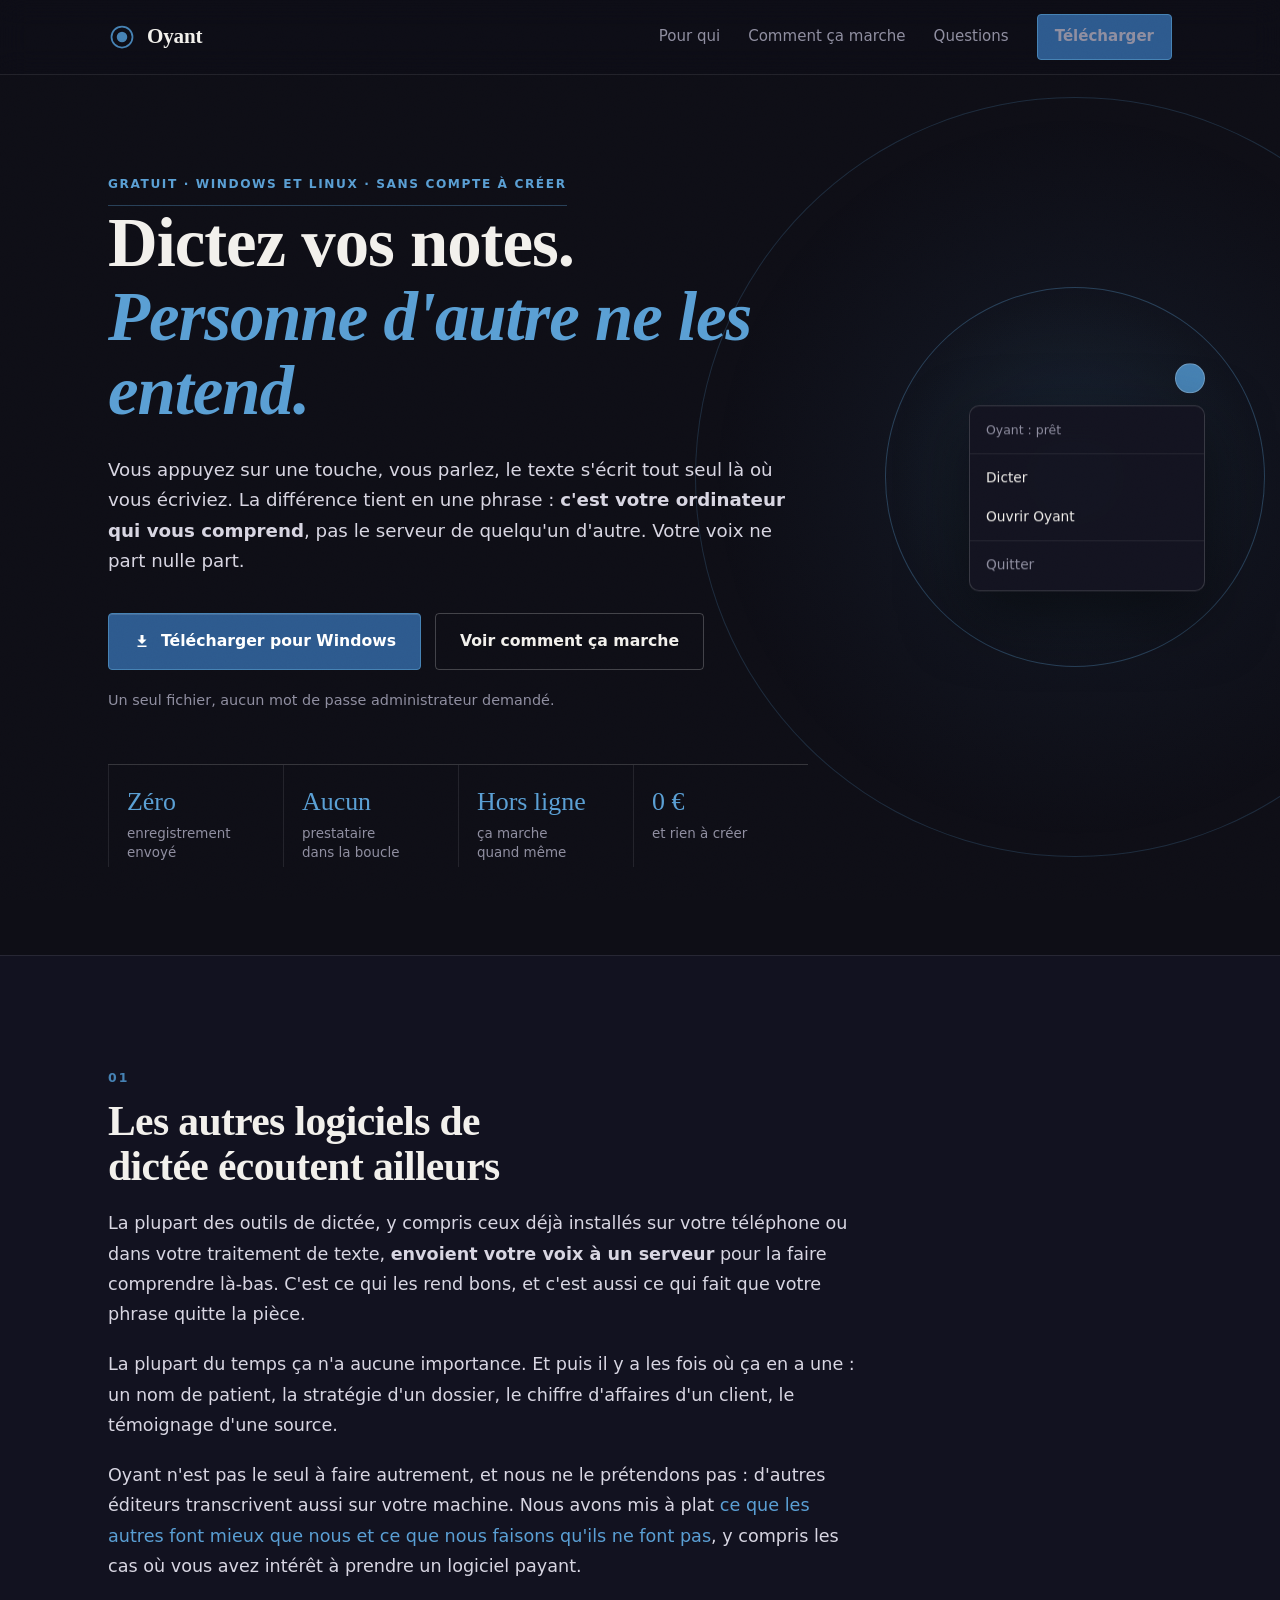
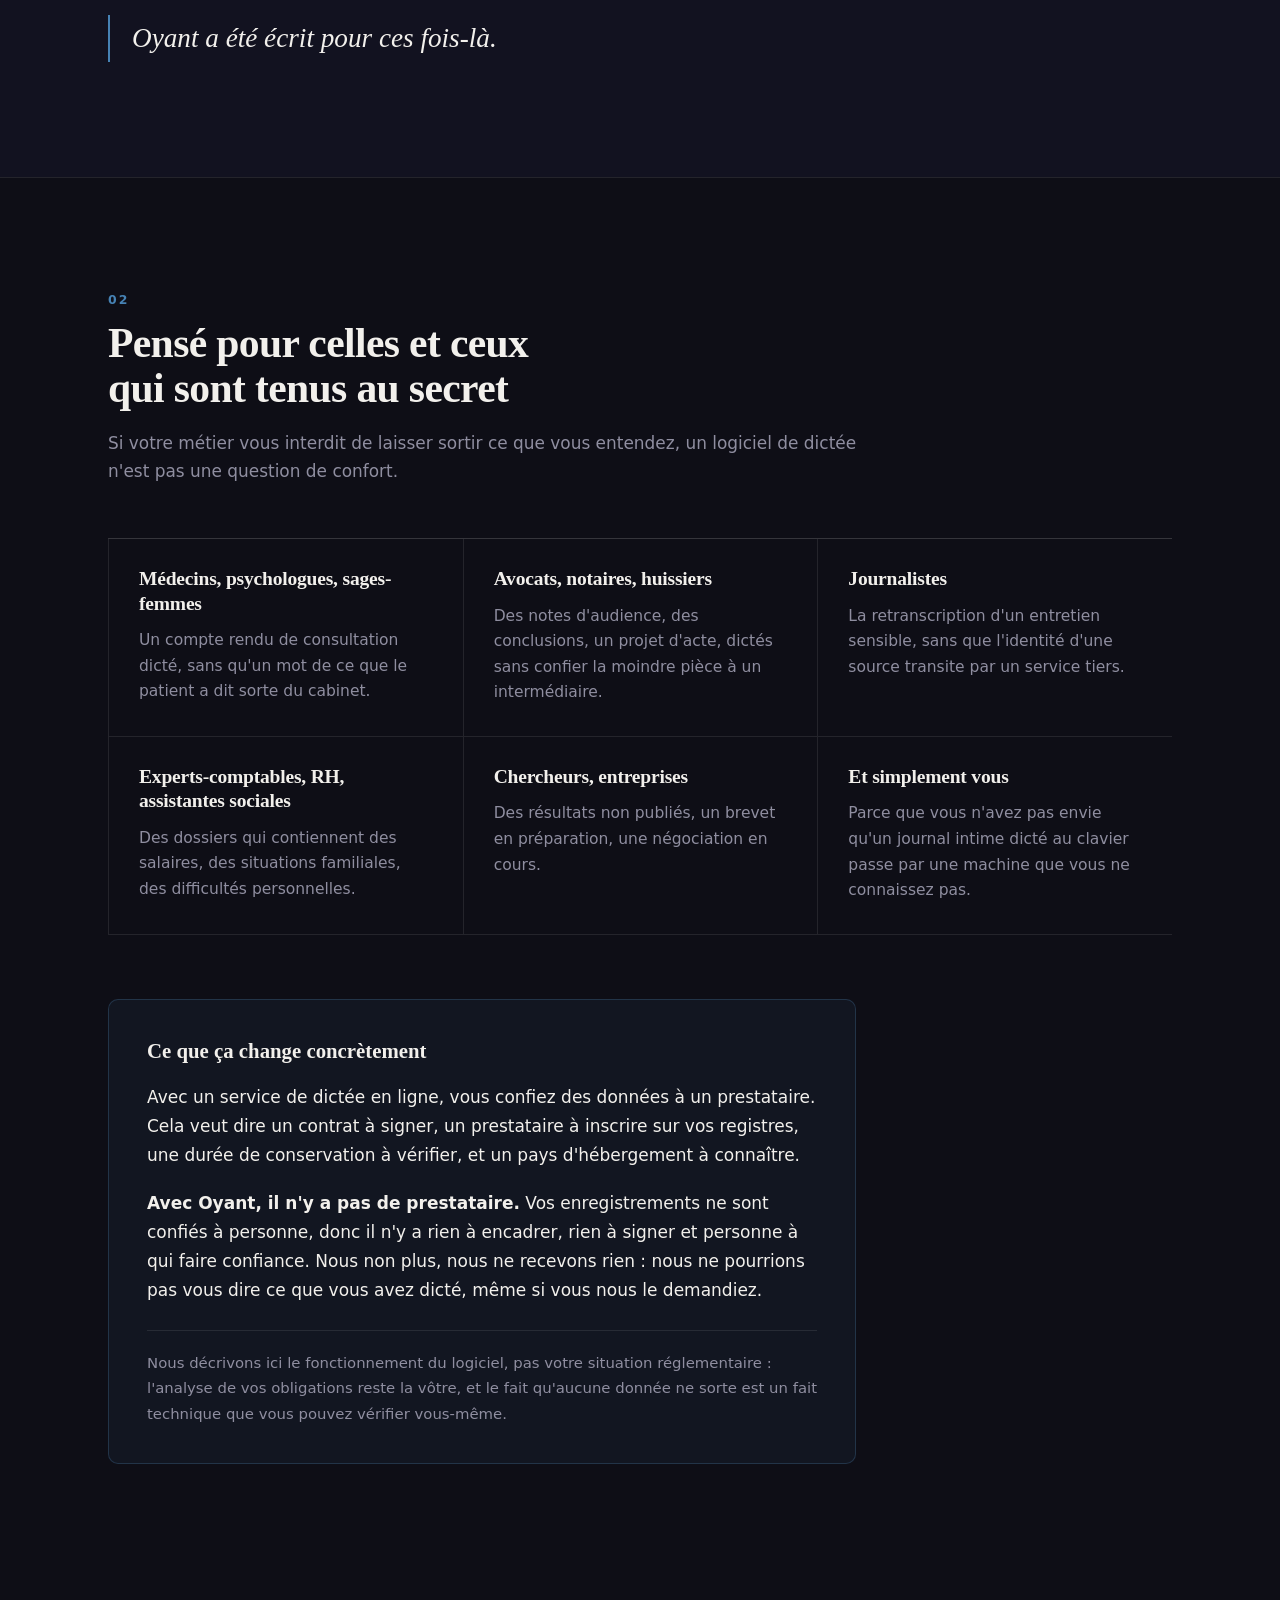
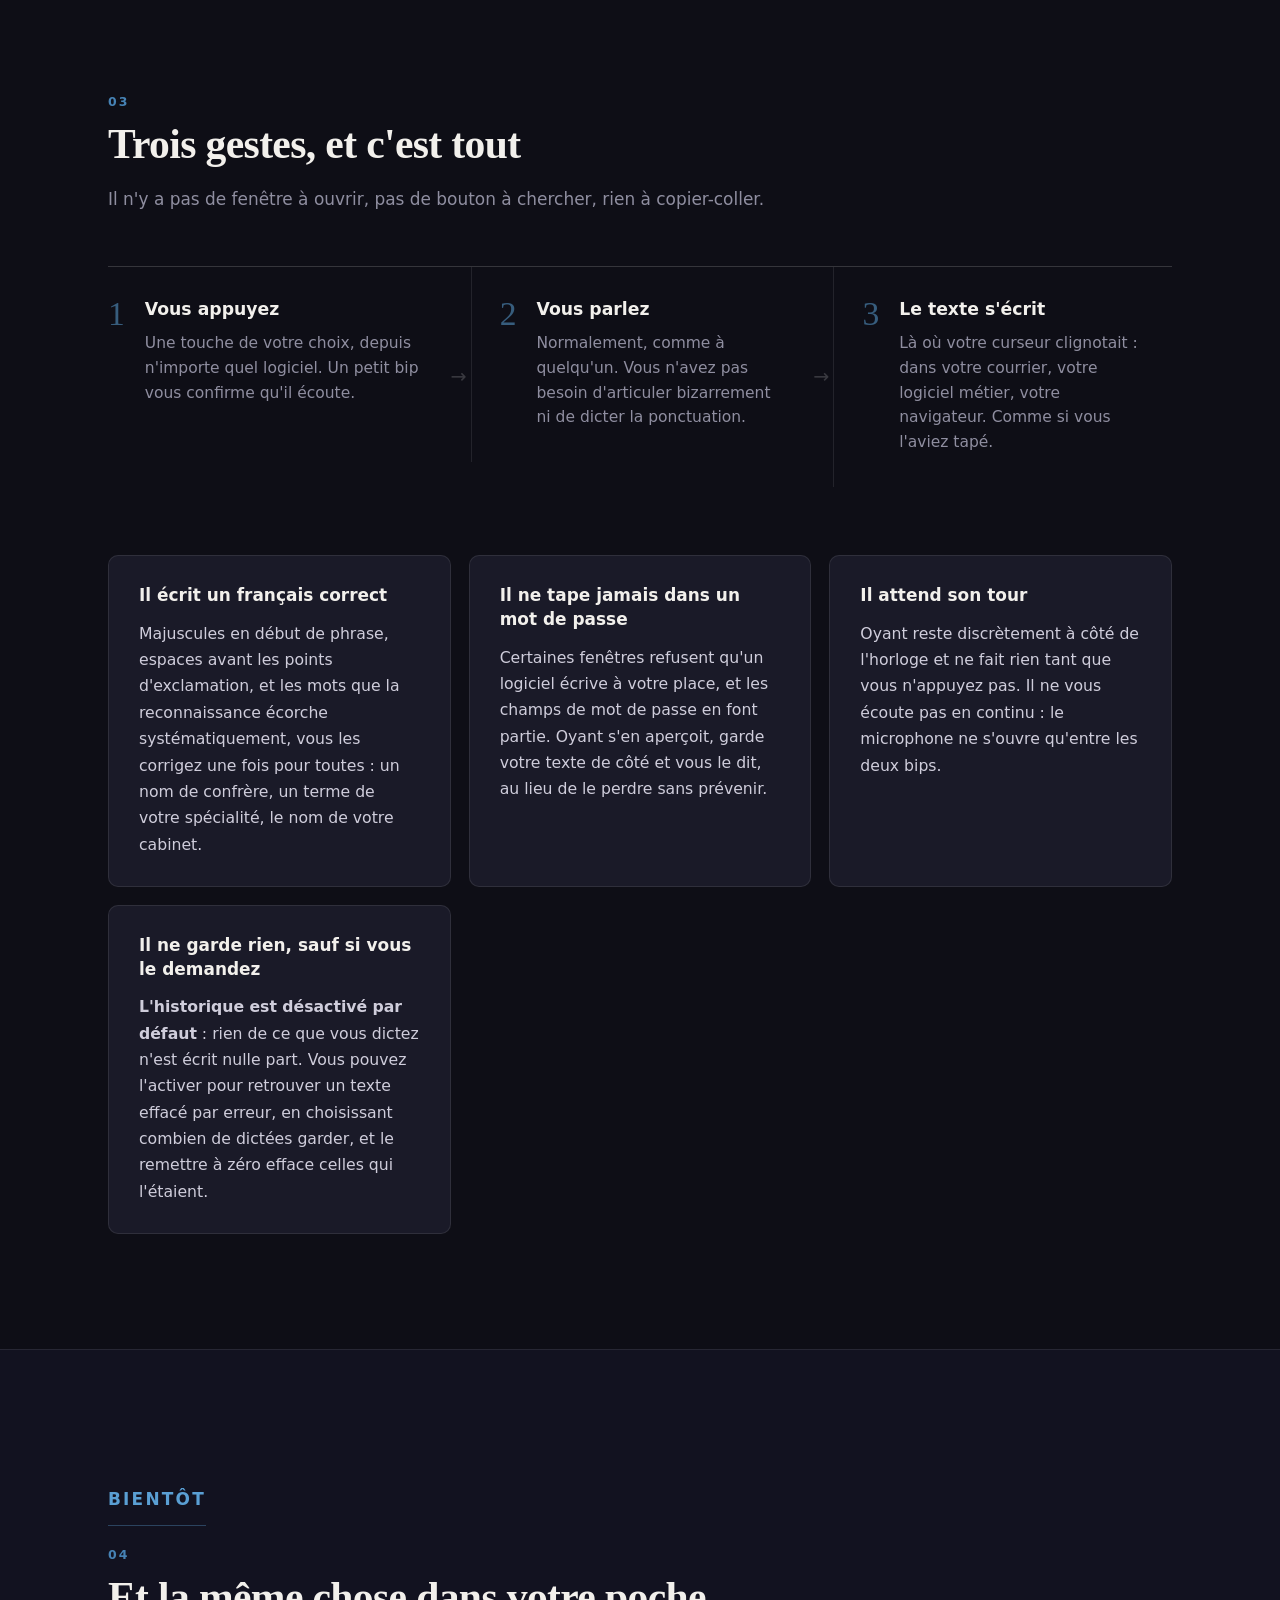
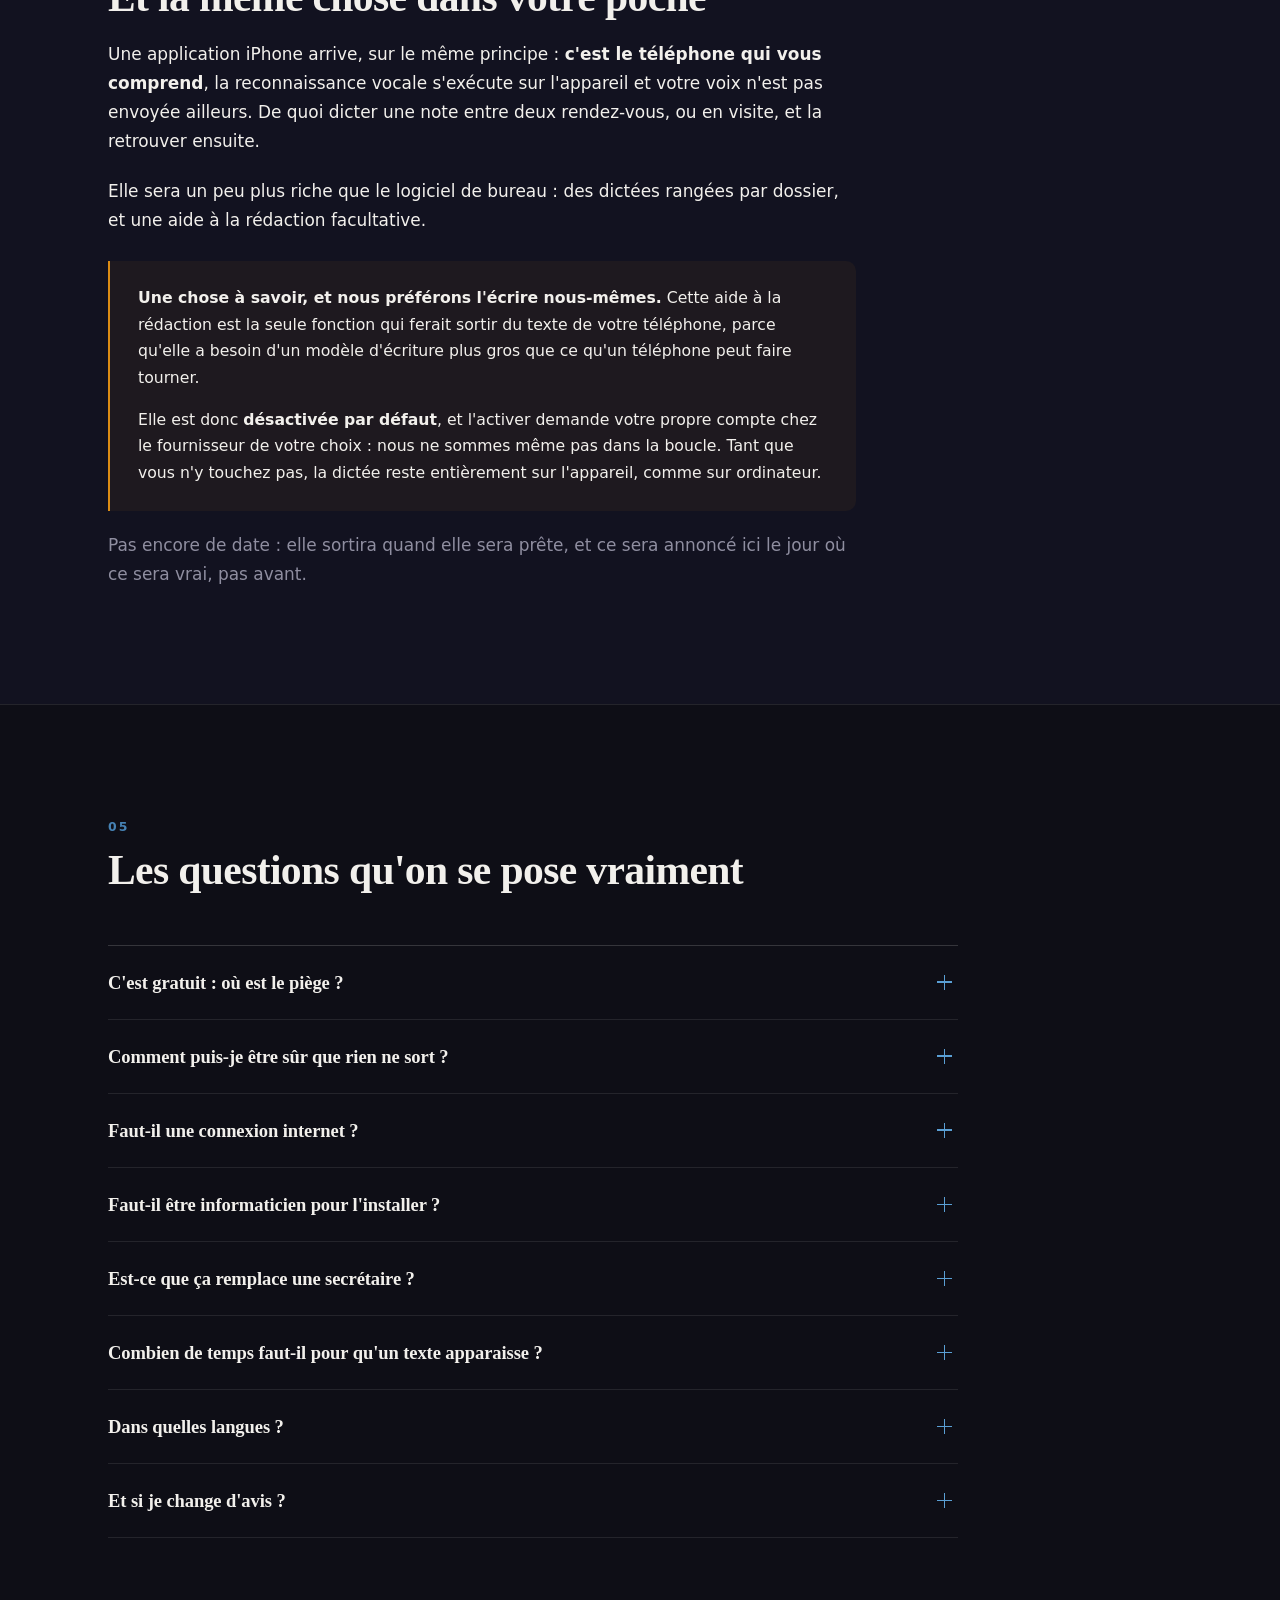
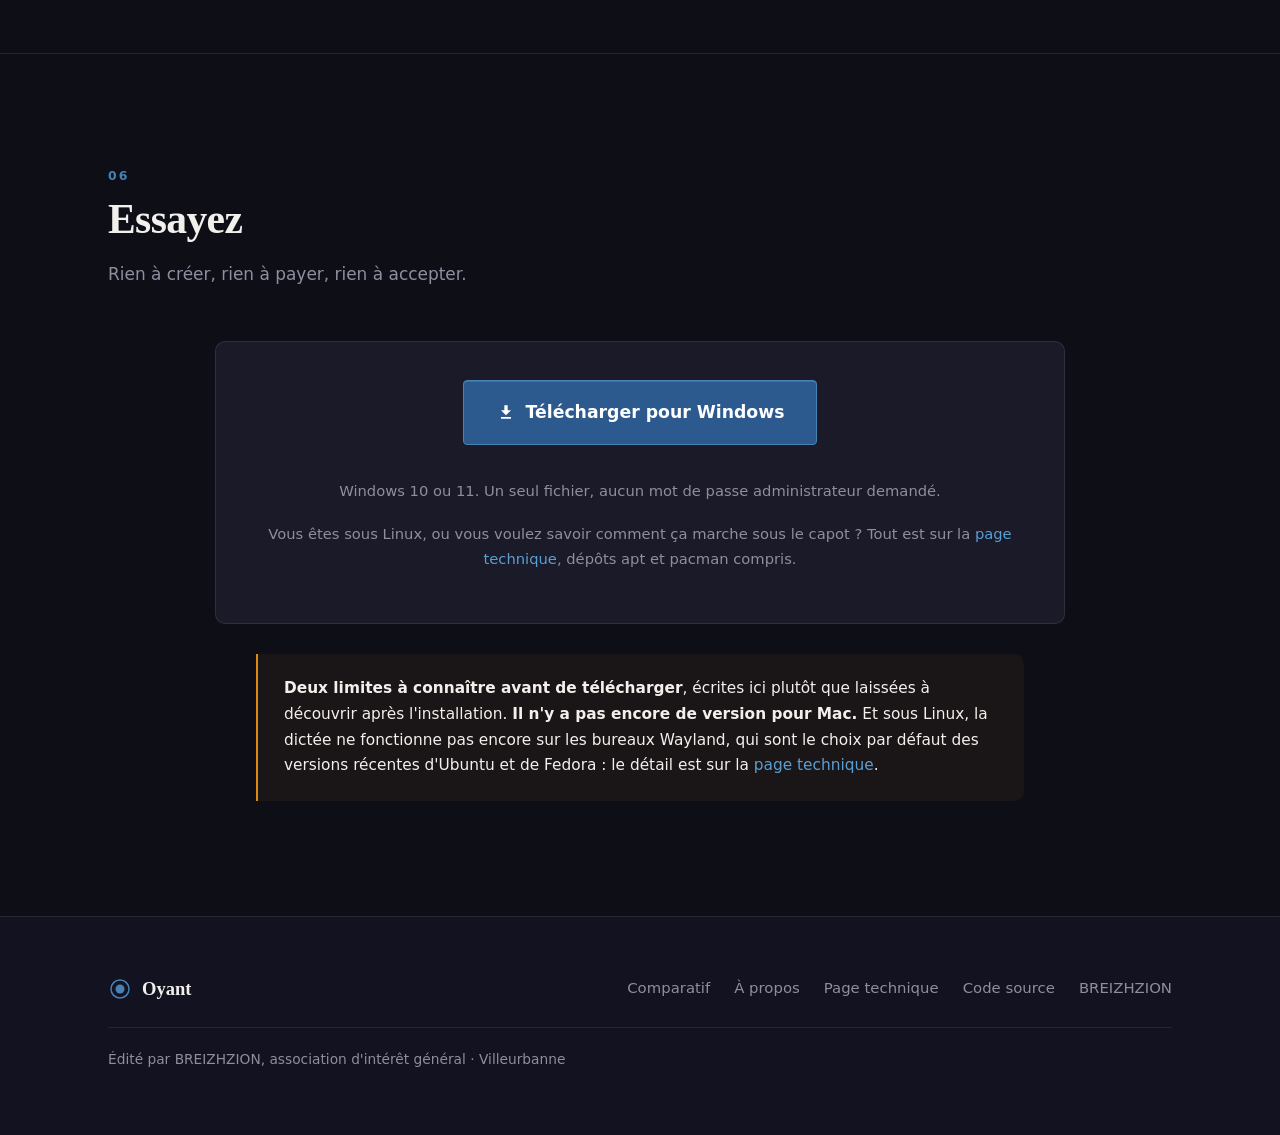
==== index.html @ 244a2116 "Comparatif : le tableau devient une fiche par logiciel sur telephone" ====
<!DOCTYPE html>
<html lang="fr">
<head>
  <meta charset="UTF-8">
  <meta name="viewport" content="width=device-width, initial-scale=1.0">
  <title>Oyant : dictez vos notes, personne d'autre ne les entend</title>
  <meta name="description" content="Logiciel de dictée vocale gratuit pour Windows et Linux. Votre voix est transcrite par votre propre ordinateur : aucun enregistrement n'est envoyé à qui que ce soit. Pensé pour celles et ceux qui sont tenus au secret.">
  <link rel="icon" href="favicon.svg" type="image/svg+xml">
  <link rel="canonical" href="https://oyant.breizhzion.com/">
  <meta property="og:type" content="website">
  <meta property="og:title" content="Oyant : dictez vos notes, personne d'autre ne les entend">
  <meta property="og:description" content="Votre voix est transcrite par votre propre ordinateur. Aucun enregistrement n'est envoyé à qui que ce soit. Gratuit, sans compte.">
  <meta property="og:url" content="https://oyant.breizhzion.com/">
  <link rel="stylesheet" href="style.css?v=0de9f079">
  <script type="application/ld+json">
  {
    "@context": "https://schema.org",
    "@graph": [
      {
        "@type": "Organization",
        "@id": "https://breizhzion.com/#organization",
        "name": "BREIZHZION",
        "url": "https://breizhzion.com",
        "logo": "https://breizhzion.com/favicon.svg",
        "sameAs": ["https://github.com/bzhzion"]
      },
      {
        "@type": "WebSite",
        "@id": "https://oyant.breizhzion.com/#site",
        "name": "Oyant",
        "url": "https://oyant.breizhzion.com/",
        "inLanguage": "fr-FR",
        "publisher": { "@id": "https://breizhzion.com/#organization" },
        "about": { "@id": "https://oyant.breizhzion.com/#app" }
      },
      {
        "@type": "SoftwareApplication",
        "@id": "https://oyant.breizhzion.com/#app",
        "name": "Oyant",
        "alternateName": "Oyant, dictée vocale locale",
        "description": "Logiciel de dictée vocale dont la reconnaissance vocale s'exécute sur l'ordinateur de l'utilisateur : aucun enregistrement n'est transmis à un tiers.",
        "applicationCategory": "UtilitiesApplication",
        "applicationSubCategory": "Dictée vocale et reconnaissance de la parole",
        "operatingSystem": "Windows 10, Windows 11, Linux",
        "inLanguage": ["fr-FR", "en"],
        "downloadUrl": "https://dl.breizhzion.com/oyant-desktop/Oyant-Setup-x64.exe",
        "installUrl": "https://oyant.breizhzion.com/#telecharger",
        "isAccessibleForFree": true,
        "offers": { "@type": "Offer", "price": "0", "priceCurrency": "EUR" },
        "publisher": { "@id": "https://breizhzion.com/#organization" },
        "sameAs": ["https://github.com/bzhzion/oyant-desktop"],
        "featureList": [
          "Reconnaissance vocale exécutée localement, sans transmission des enregistrements",
          "Fonctionne sans connexion internet",
          "Dictée déclenchée par un raccourci clavier global",
          "Saisie du texte dans l'application au premier plan",
          "Repli sur le presse-papiers quand la fenêtre cible refuse la saisie simulée",
          "Mise en forme du français et substitutions définies par l'utilisateur",
          "Historique local, dont la taille est réglable et peut être nulle"
        ],
        "softwareRequirements": "Windows 10 ou 11 en 64 bits, ou une distribution Linux avec une session X11",
        "permissions": "Accès au microphone. Aucun accès réseau nécessaire pour transcrire."
      },
      {
        "@type": "FAQPage",
        "@id": "https://oyant.breizhzion.com/#faq",
        "mainEntity": [
          {
            "@type": "Question",
            "name": "C'est gratuit : où est le piège ?",
            "acceptedAnswer": { "@type": "Answer", "text": "Oyant est édité par une association d'intérêt général. Le logiciel ne collecte rien, ne revend rien et n'a pas de version payante : il n'y a pas de modèle économique adossé à vos données, parce qu'elles ne nous parviennent jamais." }
          },
          {
            "@type": "Question",
            "name": "Faut-il une connexion internet ?",
            "acceptedAnswer": { "@type": "Answer", "text": "Non. Une connexion est nécessaire une seule fois, pour télécharger le logiciel et sa reconnaissance vocale. Ensuite Oyant fonctionne hors ligne, et vous pouvez le vérifier en débranchant le réseau." }
          },
          {
            "@type": "Question",
            "name": "Quelqu'un peut-il relire mes dictées ?",
            "acceptedAnswer": { "@type": "Answer", "text": "Par défaut, personne, parce qu’Oyant n'en garde aucune : l'historique est désactivé tant que vous ne l'activez pas. Si vous l'activez, les dernières dictées sont écrites dans un fichier sur votre disque et nulle part ailleurs, vous choisissez combien, et remettre le réglage à zéro efface ce qui avait été gardé." }
          },
          {
            "@type": "Question",
            "name": "Faut-il être informaticien pour l'installer ?",
            "acceptedAnswer": { "@type": "Answer", "text": "Sous Windows, non : un fichier à télécharger et à ouvrir, sans mot de passe administrateur. Tout ce qui est nécessaire pour transcrire est déjà dedans." }
          }
        ]
      }
    ]
  }
  </script>
  <link rel="preload" href="polices/Fraunces-Variable.woff2" as="font" type="font/woff2" crossorigin>
  <link rel="preload" href="polices/IBMPlexSans-Variable.woff2" as="font" type="font/woff2" crossorigin>
  <meta property="og:image" content="https://oyant.breizhzion.com/partage.png">
  <meta property="og:image:width" content="1200">
  <meta property="og:image:height" content="630">
  <meta property="og:image:alt" content="Oyant : dictez vos notes, personne d'autre ne les entend.">
  <meta property="og:locale" content="fr_FR">
  <meta property="og:site_name" content="Oyant">
  <meta name="twitter:card" content="summary_large_image">
</head>
<body>

  <nav>
    <div class="nav-inner">
      <a href="/" class="logo">
        <svg width="28" height="28" viewBox="0 0 32 32" aria-hidden="true"><circle cx="16" cy="16" r="12" fill="none" stroke="#4682b4" stroke-width="2"/><circle cx="16" cy="16" r="6" fill="#4682b4"/></svg>
        Oyant
      </a>
      <div class="nav-links">
        <a href="#pour-qui">Pour qui</a>
        <a href="#comment">Comment ça marche</a>
        <a href="#questions">Questions</a>
        <a href="#telecharger" class="btn-nav btn-nav-plein">Télécharger</a>
      </div>
    </div>
  </nav>

  <section class="hero">
    <!-- L'anneau de la marque, agrandi derriere le titre. Purement decoratif, et
         dessine entierement en CSS : la ou les halos flous d'avant DIFFUSAIENT,
         un cercle ENFERME, ce qui est exactement le propos du produit. -->
    <div class="hero-bg" aria-hidden="true"></div>
    <div class="hero-inner">
      <p class="badge">Gratuit · Windows et Linux · sans compte à créer</p>
      <h1>Dictez vos notes.<br><span class="gradient">Personne d'autre ne les entend.</span></h1>
      <p class="hero-sub">Vous appuyez sur une touche, vous parlez, le texte s'écrit tout seul là où vous écriviez. La différence tient en une phrase : <strong>c'est votre ordinateur qui vous comprend</strong>, pas le serveur de quelqu'un d'autre. Votre voix ne part nulle part.</p>
      <div class="hero-actions">
        <a href="https://dl.breizhzion.com/oyant-desktop/Oyant-Setup-x64.exe" class="btn-primary" id="telechargement">
          <svg width="18" height="18" viewBox="0 0 24 24" fill="currentColor" aria-hidden="true"><path d="M12 16l-6-6h4V4h4v6h4l-6 6zm6 4H6v-2h12v2z"/></svg>
          <span id="telechargement-libelle">Télécharger pour Windows</span>
        </a>
        <a href="#comment" class="btn-secondary">Voir comment ça marche</a>
      </div>
      <p class="hero-note" id="version-note">Un seul fichier, aucun mot de passe administrateur demandé.</p>
      <div class="hero-stats">
        <div class="stat"><span class="stat-n">Zéro</span><span class="stat-l">enregistrement envoyé</span></div>
        <div class="stat"><span class="stat-n">Aucun</span><span class="stat-l">prestataire dans la boucle</span></div>
        <div class="stat"><span class="stat-n">Hors ligne</span><span class="stat-l">ça marche quand même</span></div>
        <div class="stat"><span class="stat-n">0 €</span><span class="stat-l">et rien à créer</span></div>
      </div>
    </div>
    <div class="tray-preview" aria-hidden="true">
      <div class="tray-icon idle"></div>
      <div class="tray-menu">
        <div class="tray-item tray-etat">Oyant : prêt</div>
        <div class="tray-sep"></div>
        <div class="tray-item">Dicter</div>
        <div class="tray-item">Ouvrir Oyant</div>
        <div class="tray-sep"></div>
        <div class="tray-item muted">Quitter</div>
      </div>
    </div>
  </section>

  <!-- ── Le problème, nommé avant la solution ──────────────────────────────── -->
  <section class="probleme">
    <div class="container">
      <div class="probleme-inner">
        <h2>Les autres logiciels de dictée écoutent ailleurs</h2>
        <p>La plupart des outils de dictée, y compris ceux déjà installés sur votre téléphone ou dans votre traitement de texte, <strong>envoient votre voix à un serveur</strong> pour la faire comprendre là-bas. C'est ce qui les rend bons, et c'est aussi ce qui fait que votre phrase quitte la pièce.</p>
        <p>La plupart du temps ça n'a aucune importance. Et puis il y a les fois où ça en a une : un nom de patient, la stratégie d'un dossier, le chiffre d'affaires d'un client, le témoignage d'une source.</p>
        <p>Oyant n'est pas le seul à faire autrement, et nous ne le prétendons pas : d'autres éditeurs transcrivent aussi sur votre machine. Nous avons mis à plat <a href="/comparatif">ce que les autres font mieux que nous et ce que nous faisons qu'ils ne font pas</a>, y compris les cas où vous avez intérêt à prendre un logiciel payant.</p>
        <p class="probleme-chute">Oyant a été écrit pour ces fois-là.</p>
      </div>
    </div>
  </section>

  <!-- ── À qui ça parle ────────────────────────────────────────────────────── -->
  <section class="features" id="pour-qui">
    <div class="container">
      <div class="section-header">
        <h2>Pensé pour celles et ceux qui sont tenus au secret</h2>
        <p>Si votre métier vous interdit de laisser sortir ce que vous entendez, un logiciel de dictée n'est pas une question de confort.</p>
      </div>
      <div class="metiers">
        <div class="metier">
          <h3>Médecins, psychologues, sages-femmes</h3>
          <p>Un compte rendu de consultation dicté, sans qu'un mot de ce que le patient a dit sorte du cabinet.</p>
        </div>
        <div class="metier">
          <h3>Avocats, notaires, huissiers</h3>
          <p>Des notes d'audience, des conclusions, un projet d'acte, dictés sans confier la moindre pièce à un intermédiaire.</p>
        </div>
        <div class="metier">
          <h3>Journalistes</h3>
          <p>La retranscription d'un entretien sensible, sans que l'identité d'une source transite par un service tiers.</p>
        </div>
        <div class="metier">
          <h3>Experts-comptables, RH, assistantes sociales</h3>
          <p>Des dossiers qui contiennent des salaires, des situations familiales, des difficultés personnelles.</p>
        </div>
        <div class="metier">
          <h3>Chercheurs, entreprises</h3>
          <p>Des résultats non publiés, un brevet en préparation, une négociation en cours.</p>
        </div>
        <div class="metier">
          <h3>Et simplement vous</h3>
          <p>Parce que vous n'avez pas envie qu'un journal intime dicté au clavier passe par une machine que vous ne connaissez pas.</p>
        </div>
      </div>

      <div class="encart">
        <h3>Ce que ça change concrètement</h3>
        <p>Avec un service de dictée en ligne, vous confiez des données à un prestataire. Cela veut dire un contrat à signer, un prestataire à inscrire sur vos registres, une durée de conservation à vérifier, et un pays d'hébergement à connaître.</p>
        <p><strong>Avec Oyant, il n'y a pas de prestataire.</strong> Vos enregistrements ne sont confiés à personne, donc il n'y a rien à encadrer, rien à signer et personne à qui faire confiance. Nous non plus, nous ne recevons rien : nous ne pourrions pas vous dire ce que vous avez dicté, même si vous nous le demandiez.</p>
        <p class="encart-note">Nous décrivons ici le fonctionnement du logiciel, pas votre situation réglementaire : l'analyse de vos obligations reste la vôtre, et le fait qu'aucune donnée ne sorte est un fait technique que vous pouvez vérifier vous-même.</p>
      </div>
    </div>
  </section>

  <!-- ── Comment ça marche ─────────────────────────────────────────────────── -->
  <section class="how" id="comment">
    <div class="container">
      <div class="section-header">
        <h2>Trois gestes, et c'est tout</h2>
        <p>Il n'y a pas de fenêtre à ouvrir, pas de bouton à chercher, rien à copier-coller.</p>
      </div>
      <div class="steps">
        <div class="step">
          <div class="step-num">1</div>
          <div class="step-content">
            <h3>Vous appuyez</h3>
            <p>Une touche de votre choix, depuis n'importe quel logiciel. Un petit bip vous confirme qu'il écoute.</p>
          </div>
        </div>
        <div class="step-arrow" aria-hidden="true">→</div>
        <div class="step">
          <div class="step-num">2</div>
          <div class="step-content">
            <h3>Vous parlez</h3>
            <p>Normalement, comme à quelqu'un. Vous n'avez pas besoin d'articuler bizarrement ni de dicter la ponctuation.</p>
          </div>
        </div>
        <div class="step-arrow" aria-hidden="true">→</div>
        <div class="step">
          <div class="step-num">3</div>
          <div class="step-content">
            <h3>Le texte s'écrit</h3>
            <p>Là où votre curseur clignotait : dans votre courrier, votre logiciel métier, votre navigateur. Comme si vous l'aviez tapé.</p>
          </div>
        </div>
      </div>

      <div class="deux-colonnes">
        <div class="carte-simple">
          <h3>Il écrit un français correct</h3>
          <p>Majuscules en début de phrase, espaces avant les points d'exclamation, et les mots que la reconnaissance écorche systématiquement, vous les corrigez une fois pour toutes : un nom de confrère, un terme de votre spécialité, le nom de votre cabinet.</p>
        </div>
        <div class="carte-simple">
          <h3>Il ne tape jamais dans un mot de passe</h3>
          <p>Certaines fenêtres refusent qu'un logiciel écrive à votre place, et les champs de mot de passe en font partie. Oyant s'en aperçoit, garde votre texte de côté et vous le dit, au lieu de le perdre sans prévenir.</p>
        </div>
        <div class="carte-simple">
          <h3>Il attend son tour</h3>
          <p>Oyant reste discrètement à côté de l'horloge et ne fait rien tant que vous n'appuyez pas. Il ne vous écoute pas en continu : le microphone ne s'ouvre qu'entre les deux bips.</p>
        </div>
        <div class="carte-simple">
          <h3>Il ne garde rien, sauf si vous le demandez</h3>
          <p><strong>L'historique est désactivé par défaut</strong> : rien de ce que vous dictez n'est écrit nulle part. Vous pouvez l'activer pour retrouver un texte effacé par erreur, en choisissant combien de dictées garder, et le remettre à zéro efface celles qui l'étaient.</p>
        </div>
      </div>
    </div>
  </section>

  <!-- ── Mobile ────────────────────────────────────────────────────────────── -->
  <section class="mobile">
    <div class="container">
      <div class="mobile-inner">
        <p class="badge">Bientôt</p>
        <h2>Et la même chose dans votre poche</h2>
        <p>Une application iPhone arrive, sur le même principe : <strong>c'est le téléphone qui vous comprend</strong>, la reconnaissance vocale s'exécute sur l'appareil et votre voix n'est pas envoyée ailleurs. De quoi dicter une note entre deux rendez-vous, ou en visite, et la retrouver ensuite.</p>
        <p>Elle sera un peu plus riche que le logiciel de bureau : des dictées rangées par dossier, et une aide à la rédaction facultative.</p>
        <div class="encart-attention">
          <p><strong>Une chose à savoir, et nous préférons l'écrire nous-mêmes.</strong> Cette aide à la rédaction est la seule fonction qui ferait sortir du texte de votre téléphone, parce qu'elle a besoin d'un modèle d'écriture plus gros que ce qu'un téléphone peut faire tourner.</p>
          <p>Elle est donc <strong>désactivée par défaut</strong>, et l'activer demande votre propre compte chez le fournisseur de votre choix : nous ne sommes même pas dans la boucle. Tant que vous n'y touchez pas, la dictée reste entièrement sur l'appareil, comme sur ordinateur.</p>
        </div>
        <p class="mobile-note">Pas encore de date : elle sortira quand elle sera prête, et ce sera annoncé ici le jour où ce sera vrai, pas avant.</p>
      </div>
    </div>
  </section>

  <!-- ── Questions ─────────────────────────────────────────────────────────── -->
  <section class="questions" id="questions">
    <div class="container">
      <div class="section-header">
        <h2>Les questions qu'on se pose vraiment</h2>
      </div>
      <div class="faq">
        <details>
          <summary>C'est gratuit : où est le piège ?</summary>
          <p>Il n'y en a pas, et ce n'est pas de la générosité : Oyant est édité par une association d'intérêt général, pas par une entreprise qui doit rentabiliser un serveur. Il n'y a pas de version payante, pas de publicité, pas de revente de données. Surtout, il ne <em>peut</em> pas y en avoir : vos enregistrements ne nous parviennent jamais, donc il n'y a rien à revendre.</p>
        </details>
        <details>
          <summary>Comment puis-je être sûr que rien ne sort ?</summary>
          <p>De la façon la plus simple du monde : coupez le wifi, et dictez. Ça marche. Un logiciel qui envoie votre voix quelque part ne peut pas fonctionner sans réseau.</p>
          <p>Si vous voulez aller plus loin, le code d’Oyant est public : n'importe quel informaticien de votre entourage peut le lire et vous le confirmer, sans nous demander la permission.</p>
        </details>
        <details>
          <summary>Faut-il une connexion internet ?</summary>
          <p>Une fois, au début, pour télécharger le logiciel et la reconnaissance vocale qu'il utilise. Ensuite, plus jamais. Un train, un sous-sol, un cabinet sans wifi : ça change rien.</p>
        </details>
        <details>
          <summary>Faut-il être informaticien pour l'installer ?</summary>
          <p>Sous Windows, non. Vous téléchargez un fichier, vous l'ouvrez, et c'est fini. Il ne vous demande pas de mot de passe administrateur, donc vous n'avez pas besoin d'appeler votre prestataire informatique pour l'autoriser.</p>
          <p>Au premier démarrage, il vous propose de télécharger la reconnaissance vocale et vous laisse choisir entre « plus rapide » et « plus précise ». Si vous n'avez pas d'avis, gardez ce qui est proposé.</p>
        </details>
        <details>
          <summary>Est-ce que ça remplace une secrétaire ?</summary>
          <p>Non, et il faut être honnête là-dessus. Oyant écrit ce que vous dites. Il ne reformule pas, ne corrige pas le fond, ne met pas en page et ne relit rien. C'est un clavier que vous actionnez avec la voix, pas un rédacteur.</p>
        </details>
        <details>
          <summary>Combien de temps faut-il pour qu'un texte apparaisse ?</summary>
          <p>Quelques secondes après que vous avez relâché la touche. Sur un ordinateur récent, comptez environ sept secondes pour une demi-minute de parole, moins si votre ordinateur a une carte graphique. Ce n'est pas instantané : le calcul se fait chez vous, et c'est précisément pour ça que rien ne sort.</p>
        </details>
        <details>
          <summary>Dans quelles langues ?</summary>
          <p>Français et anglais, ou bien vous laissez Oyant reconnaître tout seul laquelle vous parlez. D'autres langues viendront.</p>
        </details>
        <details>
          <summary>Et si je change d'avis ?</summary>
          <p>Vous désinstallez, comme n'importe quel logiciel. Il n'y a pas de compte à supprimer, pas d'abonnement à résilier et pas de données à réclamer : il n'y en a jamais eu ailleurs que chez vous.</p>
        </details>
      </div>
    </div>
  </section>

  <!-- ── Télécharger ───────────────────────────────────────────────────────── -->
  <section class="install" id="telecharger">
    <div class="container">
      <div class="section-header">
        <h2>Essayez</h2>
        <p>Rien à créer, rien à payer, rien à accepter.</p>
      </div>
      <div class="volet volet-centre">
        <a href="https://dl.breizhzion.com/oyant-desktop/Oyant-Setup-x64.exe" class="btn-primary btn-gros" id="telechargement-2">
          <svg width="20" height="20" viewBox="0 0 24 24" fill="currentColor" aria-hidden="true"><path d="M12 16l-6-6h4V4h4v6h4l-6 6zm6 4H6v-2h12v2z"/></svg>
          Télécharger pour Windows
        </a>
        <p class="volet-note">Windows 10 ou 11. Un seul fichier, aucun mot de passe administrateur demandé.</p>
        <p class="volet-note">Vous êtes sous Linux, ou vous voulez savoir comment ça marche sous le capot ? Tout est sur la <a href="/details-techniques">page technique</a>, dépôts apt et pacman compris.</p>
      </div>

      <p class="install-avertissement"><strong>Deux limites à connaître avant de télécharger</strong>, écrites ici plutôt que laissées à découvrir après l'installation. <strong>Il n'y a pas encore de version pour Mac.</strong> Et sous Linux, la dictée ne fonctionne pas encore sur les bureaux Wayland, qui sont le choix par défaut des versions récentes d'Ubuntu et de Fedora : le détail est sur la <a href="/details-techniques">page technique</a>.</p>
    </div>
  </section>

  <footer>
    <div class="container">
      <div class="footer-inner">
        <div class="footer-brand">
          <svg width="24" height="24" viewBox="0 0 32 32" aria-hidden="true"><circle cx="16" cy="16" r="12" fill="none" stroke="#4682b4" stroke-width="2"/><circle cx="16" cy="16" r="6" fill="#4682b4"/></svg>
          <span>Oyant</span>
        </div>
        <div class="footer-links">
          <a href="/comparatif">Comparatif</a>
          <a href="/a-propos">À propos</a>
          <a href="/details-techniques">Page technique</a>
          <a href="https://github.com/bzhzion/oyant-desktop" rel="noopener">Code source</a>
          <a href="https://breizhzion.com" rel="noopener">BREIZHZION</a>
        </div>
        <div class="footer-note">Édité par BREIZHZION, association d'intérêt général · Villeurbanne</div>
      </div>
    </div>
  </footer>

  <script>
    // ⚠️ La version affichee est LUE dans le manifeste de publication, jamais ecrite en dur, et
    // les liens visent le nom FIXE que la chaine de publication ecrase a chaque sortie. C'est la
    // lecon d'un autre site du parc, qui a servi une version vieille de six sorties en repondant
    // 200 a chaque fois : un lien perime ne casse rien de visible, donc rien ne le signale.
    fetch('https://dl.breizhzion.com/oyant-desktop/latest.json')
      .then(r => r.ok ? r.json() : Promise.reject())
      .then(données => {
        if (!données.version) return;
        const note = document.getElementById('version-note');
        if (note) note.textContent = `Version ${données.version}. Un seul fichier, aucun mot de passe administrateur demandé.`;
      })
      .catch(() => {}); // Hors ligne : le bouton marche quand meme, on n'affiche simplement pas de numero.

    const observateur = new IntersectionObserver(entrees => {
      entrees.forEach(e => { if (e.isIntersecting) e.target.classList.add('visible'); });
    }, { threshold: 0.1 });
    document.querySelectorAll('.metier, .step, .carte-simple').forEach(el => observateur.observe(el));
  </script>
</body>
</html>
---- style.css ----
/* ═══════════════════════════════════════════════════════════════════════════════
   Oyant : feuille de style du site
   ═══════════════════════════════════════════════════════════════════════════════

   DIRECTION : le memo, pas la page d'atterrissage.

   Le public de ce site est tenu au secret professionnel et doit decider en trente
   secondes s'il nous fait confiance. Or l'ancienne version de cette feuille jouait
   contre ce message : halos flous en degrade, sections centrees, cartes arrondies
   partout. C'est le vocabulaire visuel d'une jeune pousse qui leve des fonds, et
   c'est precisement ce dont un avocat ou un medecin a appris a se mefier.

   On prend donc le registre de ce que ces metiers lisent tous les jours : un
   document compose. Filets d'un pixel comme seule structure, sections numerotees
   comme des articles, alignement a gauche, serif editorial reserve aux grandes
   declarations.

   Et un motif graphique qui DIT la promesse au lieu de la contredire : la ou un
   halo diffuse, l'anneau enferme. Le logo est deja deux cercles concentriques ;
   agrandi derriere le titre, il devient une frontiere.

   POLICES : celles de l'application, pas celles du site. Detail et motif juste
   en dessous. Auto-hebergees, la CSP etant `default-src 'self'` et ne devant pas
   etre assouplie ; licences OFL dans `polices/`.

   ⚠️ Fraunces ne sert qu'aux titres et aux chiffres, IBM Plex Sans porte tout le
   reste : le serif garde sa force parce qu'il est rare.
   ═══════════════════════════════════════════════════════════════════════════════ */

/* ⛔ **Les memes dessins que l'application, et ce n'est pas negociable.** Le site avait d'abord
   recu deux familles choisies pour lui seul, alors que `oyant-desktop` embarque deja Fraunces,
   IBM Plex Sans et IBM Plex Mono. Une marque qui change de typographie entre sa page et son
   logiciel se contredit a l'endroit ou elle demande qu'on lui fasse confiance.
   Les fichiers sont pris tels quels dans `painteau/cdn`, que le commentaire de
   `src/styles/fontes.css` de l'application designe comme la source commune, et les empreintes
   ont ete comparees : ce sont octet pour octet les memes. Licences OFL dans `polices/`.

   ⚠️ Un seul ecart avec l'application, delibere : `font-display: swap` ici, `block` la-bas. Une
   fenetre d'application est convoquee pour quelques secondes et un echange de fonte en cours de
   lecture y gene plus qu'un chargement local ; une page web lue a distance doit au contraire
   s'afficher avant que la fonte arrive. */
@font-face {
  font-family: 'Fraunces';
  src: url('polices/Fraunces-Variable.woff2') format('woff2-variations');
  font-weight: 100 900; font-style: normal; font-display: swap;
}
@font-face {
  font-family: 'IBM Plex Sans';
  src: url('polices/IBMPlexSans-Variable.woff2') format('woff2-variations');
  font-weight: 100 700; font-style: normal; font-display: swap;
}
@font-face {
  font-family: 'IBM Plex Mono';
  src: url('polices/IBMPlexMono-Regular.woff2') format('woff2');
  font-weight: 400; font-style: normal; font-display: swap;
}

*, *::before, *::after { box-sizing: border-box; margin: 0; padding: 0; }

:root {
  /* Palette imposee, partagee avec l'application de bureau et l'app iOS. */
  --blue:   #4682b4;
  --blue-l: #5a9fd4;
  --blue-d: #2d5a8e;
  --orange: #dc8c14;
  --red:    #dc3232;
  --bg:     #0e0e16;
  --bg2:    #121220;
  --bg3:    #1a1a28;
  --card:   #1a1a28;
  --border: rgba(255,255,255,.07);
  --text:   #f2f0ec;
  --muted:  #8f8ea0;

  /* Un filet, et un seul : c'est toute la structure du document. */
  --filet: 1px solid rgba(255,255,255,.09);
  --filet-fort: 1px solid rgba(255,255,255,.16);

  --radius: 10px;
  --radius-s: 4px;

  /* Memes noms de roles que `src/styles/socle.css` de l'application, avec les memes replis :
     un lecteur qui compare les deux ne doit pas trouver deux vocabulaires pour une seule marque. */
  --titre: 'Fraunces', Georgia, serif;
  --corps: 'IBM Plex Sans', system-ui, sans-serif;
  --mono:  'IBM Plex Mono', ui-monospace, monospace;

  /* Rythme vertical : une seule valeur declinee, pour que rien ne flotte. */
  --section: clamp(72px, 9vw, 128px);

  /* L'anneau du hero : son diametre, et la distance de son CENTRE au bord droit.
     Ces deux valeurs suffisent a placer les deux cercles ET l'apercu de
     l'application exactement sur le meme centre. */
  --anneau: 760px;
  --anneau-centre: 205px;
}

html { scroll-behavior: smooth; }

body {
  font-family: var(--corps);
  background: var(--bg);
  color: var(--text);
  font-size: 1.0625rem;
  line-height: 1.7;
  overflow-x: hidden;
  /* Compteur des sections : la numerotation vient du CSS, donc le HTML ne porte
     aucun numero a maintenir a la main quand on reordonne une section. */
  counter-reset: section;
  -webkit-font-smoothing: antialiased;
}

/* Grain de papier. Une turbulence SVG en `data:` (autorisee par `img-src data:`),
   a opacite tres basse : elle enleve l'aspect numerique plat sans se voir. */
body::after {
  content: ""; position: fixed; inset: 0; z-index: 9999; pointer-events: none;
  opacity: .035; mix-blend-mode: overlay;
  background-image: url("data:image/svg+xml,%3Csvg xmlns='http://www.w3.org/2000/svg' width='200' height='200'%3E%3Cfilter id='g'%3E%3CfeTurbulence type='fractalNoise' baseFrequency='.8' numOctaves='3'/%3E%3C/filter%3E%3Crect width='200' height='200' filter='url(%23g)'/%3E%3C/svg%3E");
}

a { color: var(--blue-l); text-decoration: none; text-underline-offset: 3px; }
a:hover { text-decoration: underline; }
/* Un anneau de focus visible partout, une fois, plutot qu'oublie composant par
   composant : c'est la seule façon qu'il ne manque a aucun element. */
a:focus-visible, button:focus-visible, summary:focus-visible, details:focus-visible {
  outline: 2px solid var(--blue-l); outline-offset: 3px; border-radius: var(--radius-s);
}

code { font-family: var(--mono); font-size: .92em; }

.container { max-width: 1120px; margin: 0 auto; padding: 0 28px; }

/* ── Titres ───────────────────────────────────────────────────────────────────
   Le serif ne sert qu'ici et aux chiffres. Interlettrage negatif et interligne
   serre : a grand corps, une composition lache fait amateur. */
h1, h2 {
  font-family: var(--titre); font-weight: 600;
  letter-spacing: -.015em; line-height: 1.08;
  text-wrap: balance;
}
h1 { font-size: clamp(2.5rem, 6.2vw, 4.3rem); }
h2 { font-size: clamp(1.75rem, 3.6vw, 2.6rem); }
h3 { font-family: var(--corps); font-weight: 700; font-size: 1.05rem; line-height: 1.4; }

/* ── Navigation ─────────────────────────────────────────────────────────────── */
nav {
  position: fixed; top: 0; left: 0; right: 0; z-index: 100;
  backdrop-filter: blur(14px) saturate(1.2);
  background: rgba(14,14,22,.78);
  border-bottom: var(--filet);
}
.nav-inner {
  max-width: 1120px; margin: 0 auto; padding: 14px 28px;
  display: flex; align-items: center; justify-content: space-between; gap: 24px;
}
.logo {
  display: flex; align-items: center; gap: 11px;
  font-family: var(--titre); font-weight: 600; font-size: 1.32rem;
  letter-spacing: -.01em; color: var(--text);
}
.logo:hover { text-decoration: none; color: var(--text); }
.nav-links { display: flex; align-items: center; gap: 28px; }
.nav-links > a { color: var(--muted); font-size: .94rem; }
.nav-links > a:hover { color: var(--text); text-decoration: none; }
@media (max-width: 860px) {
  .nav-links > a:not(.btn-nav) { display: none; }
}

/* ── Boutons ──────────────────────────────────────────────────────────────────
   Angles peu arrondis : un bouton tres arrondi appartient au registre de
   l'application grand public, pas a celui du document. */
.btn-primary, .btn-secondary, .btn-nav {
  display: inline-flex; align-items: center; justify-content: center; gap: 10px;
  font-family: var(--corps); font-weight: 700; font-size: .98rem;
  padding: 14px 24px; border-radius: var(--radius-s);
  border: 1px solid transparent; cursor: pointer;
  transition: background .16s, border-color .16s, transform .16s;
}
.btn-primary {
  background: var(--blue-d); color: #fff;
  border-color: var(--blue); box-shadow: 0 1px 0 rgba(255,255,255,.12) inset;
}
.btn-primary:hover { background: #35699f; text-decoration: none; transform: translateY(-1px); }
.btn-secondary { background: transparent; color: var(--text); border-color: rgba(255,255,255,.22); }
.btn-secondary:hover { border-color: var(--blue-l); text-decoration: none; }
.btn-nav { padding: 9px 17px; font-size: .9rem; color: var(--text); border-color: rgba(255,255,255,.18); }
.btn-nav:hover { border-color: var(--blue-l); text-decoration: none; }
.btn-nav-plein { background: var(--blue-d); border-color: var(--blue); }
.btn-nav-plein:hover { background: #35699f; }
.btn-gros { font-size: 1.08rem; padding: 17px 32px; }

/* ── Etiquette ────────────────────────────────────────────────────────────────
   Pas une pilule coloree : petites capitales espacees, comme une mention de
   document. */
.badge {
  display: inline-block;
  font-size: .76rem; font-weight: 700; letter-spacing: .13em; text-transform: uppercase;
  color: var(--blue-l);
  padding-bottom: 10px; border-bottom: 1px solid rgba(90,159,212,.35);
}

/* ── Hero ─────────────────────────────────────────────────────────────────────
   Composition asymetrique : le texte tient dans une colonne calee a gauche et
   l'anneau deborde a droite, plutot qu'un bloc centre dans le vide. */
.hero {
  position: relative; overflow: hidden;
  min-height: min(90vh, 860px);
  padding: 168px 28px 88px;
  display: flex; align-items: center;
}
/* Sur telephone, 168 px de marge haute mangent un tiers de l'ecran avant le premier mot, et la
   barre fixe n'en occupe qu'une soixantaine. */
@media (max-width: 700px) {
  .hero { padding: 104px 22px 64px; min-height: 0; }
  .container { padding: 0 22px; }
}
.hero-inner { position: relative; z-index: 2; max-width: 700px; width: 100%; margin: 0 auto; }
@media (min-width: 1180px) {
  .hero-inner { margin: 0 auto 0 max(28px, calc((100vw - 1120px) / 2)); }
}

/* L'anneau : la frontiere, en lieu et place des halos. Deux cercles concentriques
   comme le logo, agrandis et a peine visibles. Purement decoratif, donc masque
   aux technologies d'assistance cote HTML. */
.hero-bg { position: absolute; inset: 0; pointer-events: none; overflow: hidden; }
.hero-bg::before, .hero-bg::after {
  content: ""; position: absolute; border-radius: 50%;
  top: 50%; transform: translateY(-50%);
  /* ⚠️ Tailles en pixels et non en `vw`, et un CENTRE unique declare en variable : c'est ce qui
     permet d'aligner exactement l'apercu de l'application sur ce centre. Avec des tailles
     relatives, le centre se deplaçait avec la largeur de la fenetre et rien ne restait cale. */
}
.hero-bg::before {
  width: var(--anneau); height: var(--anneau);
  right: calc(var(--anneau-centre) - var(--anneau) / 2);
  border: 1px solid rgba(90,159,212,.20);
  background: radial-gradient(circle at 50% 50%, rgba(70,130,180,.09), transparent 68%);
}
.hero-bg::after {
  width: calc(var(--anneau) / 2); height: calc(var(--anneau) / 2);
  right: calc(var(--anneau-centre) - var(--anneau) / 4);
  border: 1px solid rgba(90,159,212,.32);
  background: radial-gradient(circle at 50% 50%, rgba(70,130,180,.12), transparent 74%);
}
@media (max-width: 1240px) {
  .hero-bg::before, .hero-bg::after { opacity: .45; }
}

/* `.orb` n'est plus employe dans le HTML. La regle reste neutralisee et nommee :
   si un ancien fragment de page revient, il ne ressuscitera pas le halo. */
.orb, .orb1, .orb2, .orb3 { display: none; }

.gradient { color: var(--blue-l); font-style: italic; }

.hero-sub {
  margin-top: 26px; font-size: 1.14rem; line-height: 1.68;
  color: #d8d6e2; max-width: 40em;
}
.hero-actions { display: flex; flex-wrap: wrap; gap: 14px; margin-top: 36px; }
.hero-note { margin-top: 18px; font-size: .9rem; color: var(--muted); }

/* Chiffres : serif, chasse fixe, separes par des filets et non enfermes dans une
   boite. Un chiffre dans un cadre est une statistique de tableau de bord ; un
   chiffre sous un filet est une mention de rapport. */
/* ⚠️ Une grille a colonnes egales et non un `flex` : en flex, « Hors ligne » repoussait ses
   voisines et les quatre filets verticaux ne tombaient plus au meme pas. */
.hero-stats {
  display: grid; grid-template-columns: repeat(4, 1fr);
  margin-top: 52px; border-top: var(--filet-fort);
}
@media (max-width: 620px) { .hero-stats { grid-template-columns: repeat(2, 1fr); } }
/* ⛔ Le filet et le retrait sont sur CHAQUE cellule, et surtout PAS sur `.stat + .stat`. Un
   selecteur de fratrie ignore les retours a la ligne d'une grille : en deux colonnes sur
   telephone, la premiere cellule de la DEUXIEME ligne heritait donc d'un retrait et d'un filet
   qui n'avaient plus aucun sens, et « Hors ligne » apparaissait decale sous « Zero » qui ne
   l'etait pas. Uniforme veut dire aucun cas particulier, a n'importe quel nombre de colonnes. */
.stat { padding: 22px 18px 4px; border-left: var(--filet); }
.stat-n {
  display: block; font-family: var(--titre); font-weight: 500;
  font-size: 1.62rem; line-height: 1.15; color: var(--blue-l);
  font-variant-numeric: tabular-nums; text-wrap: balance;
}
.stat-l { display: block; margin-top: 7px; font-size: .84rem; color: var(--muted); line-height: 1.45; text-wrap: balance; }

/* ── Apercu de la zone de notification ────────────────────────────────────────
   ⛔ Il etait pose en bas a droite et se battait avec l'anneau : deux elements
   forts dans la meme moitie de page, dont un coupe par le bord. Il est desormais
   cale sur le CENTRE de l'anneau, et c'est la seule idee graphique de la page :
   l'application est litteralement ENFERMEE dans le cercle, ce qui dit la promesse
   du produit au lieu de simplement l'illustrer. */
.tray-preview {
  position: absolute; z-index: 3;
  top: 50%; right: calc(var(--anneau-centre) - 130px); transform: translateY(-50%);
  display: flex; flex-direction: column; align-items: flex-end; gap: 12px;
}
/* Sous cette largeur la colonne de texte occupe toute la place : l'anneau palit et
   l'apercu disparait plutot que de se superposer au propos. */
@media (max-width: 1240px) { .tray-preview { display: none; } }
.tray-icon {
  width: 30px; height: 30px; border-radius: 50%;
  border: 1px solid rgba(255,255,255,.22);
}
.tray-icon.idle { background: var(--blue); }
.tray-menu {
  background: rgba(20,20,32,.94); backdrop-filter: blur(18px);
  border: var(--filet-fort); border-radius: var(--radius);
  padding: 5px 0; min-width: 236px;
  box-shadow: 0 24px 64px rgba(0,0,0,.55);
  font-size: .86rem;
}
.tray-item { padding: 8px 16px; color: var(--text); }
.tray-item.muted { color: var(--muted); }
.tray-etat { color: var(--muted); font-size: .78rem; }
.tray-sep { height: 1px; background: rgba(255,255,255,.08); margin: 4px 0; }

/* ── Sections et leur numerotation ───────────────────────────────────────────
   Le numero et le filet font tout le travail : ils disent « ceci est un document
   structure » sans une ligne de decoration. */
.probleme, .features, .how, .mobile, .questions, .install { counter-increment: section; }

.section-header { margin-bottom: 52px; max-width: 46em; }
.section-header h2, .probleme-inner h2, .mobile-inner h2 { position: relative; }
.section-header h2::before,
.probleme-inner h2::before,
.mobile-inner h2::before {
  content: counter(section, decimal-leading-zero);
  display: block; margin-bottom: 14px;
  font-family: var(--corps); font-weight: 700; font-size: .78rem;
  letter-spacing: .16em; color: var(--blue);
}
.section-header > p { margin-top: 18px; color: var(--muted); font-size: 1.06rem; }

.features, .how, .questions, .install { padding: var(--section) 0; }
.features, .questions { border-top: var(--filet); }

/* ── Le probleme, avant la solution ─────────────────────────────────────────── */
.probleme { padding: var(--section) 0; background: var(--bg2); border-top: var(--filet); }
.probleme-inner { max-width: 44em; }
.probleme-inner p { margin-top: 20px; font-size: 1.1rem; line-height: 1.72; color: #d8d6e2; }
/* La chute est la phrase qui doit rester. Serif, en grand, detachee par un filet
   vertical : c'est le seul endroit de la page ou le corps de texte passe au serif. */
.probleme-chute {
  margin-top: 34px !important;
  font-family: var(--titre); font-weight: 500; font-style: italic;
  font-size: clamp(1.3rem, 2.4vw, 1.7rem) !important; line-height: 1.35;
  color: var(--text) !important;
  padding-left: 22px; border-left: 2px solid var(--blue);
}

/* ── Les metiers ──────────────────────────────────────────────────────────────
   Pas des cartes. Une liste separee par des filets, avec le metier en serif :
   la forme d'un sommaire, qui se parcourt pour s'y reconnaitre. */
.metiers {
  display: grid; gap: 0;
  grid-template-columns: repeat(auto-fit, minmax(300px, 1fr));
  border-top: var(--filet-fort);
}
/* ⛔ Meme correction que pour les chiffres du hero, et c'est le meme defaut qui se voyait le
   mieux ici : avec `.metier + .metier`, en une seule colonne sur telephone, toutes les cartes
   SAUF la premiere etaient decalees de 30 px. Le selecteur de fratrie ne sait rien des retours a
   la ligne de la grille, et `nth-child` ne peut pas non plus trancher puisque `auto-fit` rend le
   nombre de colonnes implicite. Un filet a GAUCHE DE CHAQUE cellule supprime le probleme au lieu
   de le contourner : plus de premiere cellule a traiter a part, et le meme rendu de une a trois
   colonnes. */
.metier {
  padding: 28px 30px 30px; border-left: var(--filet); border-bottom: var(--filet);
  transition: background .18s;
}
.metier h3 {
  font-family: var(--titre); font-weight: 600; font-size: 1.22rem;
  letter-spacing: -.01em; line-height: 1.25;
}
.metier p { margin-top: 12px; color: var(--muted); font-size: .97rem; line-height: 1.65; }

/* ── Encarts ──────────────────────────────────────────────────────────────────
   Un fond a peine teinte et un filet, jamais un degrade appuye. */
.encart {
  max-width: 44em; margin-top: 64px; padding: 36px 38px;
  background: rgba(70,130,180,.07);
  border: 1px solid rgba(90,159,212,.22); border-radius: var(--radius);
}
.encart h3 { font-family: var(--titre); font-weight: 600; font-size: 1.3rem; }
.encart p { margin-top: 18px; line-height: 1.72; }
/* La reserve juridique reste lisible : plus petite, jamais en petites lettres. */
.encart-note {
  font-size: .93rem; color: var(--muted);
  margin-top: 24px !important; padding-top: 20px; border-top: var(--filet);
}
.encart-attention {
  margin-top: 26px; padding: 24px 28px;
  border-left: 2px solid var(--orange);
  background: rgba(220,140,20,.06);
  border-radius: 0 var(--radius) var(--radius) 0;
}
.encart-attention p { line-height: 1.7; font-size: .98rem; }
.encart-attention p + p { margin-top: 15px; }

/* ── Les trois gestes ─────────────────────────────────────────────────────────
   Chiffres en serif, sans pastille ronde : la pastille numerotee est un tic de
   page produit, un chiffre compose suffit. */
.steps {
  display: grid; gap: 0; align-items: start;
  grid-template-columns: 1fr auto 1fr auto 1fr;
  border-top: var(--filet-fort);
}
@media (max-width: 900px) {
  .steps { grid-template-columns: 1fr; }
  .step-arrow { display: none; }
}
.step { display: flex; gap: 20px; padding: 30px 28px 32px 0; }
.step:not(:first-child) { padding-left: 28px; }
@media (min-width: 901px) { .step:not(:first-child) { border-left: var(--filet); } }
@media (max-width: 900px) { .step { border-bottom: var(--filet); padding-left: 0 !important; } }
.step-num {
  flex-shrink: 0; font-family: var(--titre); font-weight: 500;
  font-size: 2.1rem; line-height: 1; color: rgba(90,159,212,.55);
  font-variant-numeric: tabular-nums;
}
.step-content h3 { font-size: 1.08rem; }
.step-content p { margin-top: 10px; color: var(--muted); font-size: .97rem; line-height: 1.6; }
.step-arrow { align-self: center; color: rgba(255,255,255,.18); font-size: 1.2rem; padding: 0 4px; }

/* ── Cartes explicatives ──────────────────────────────────────────────────────
   Ici la carte se justifie : ce sont quatre affirmations independantes qu'on
   parcourt. Filet fin, angle sobre, et un liseré qui se revele au survol. */
.deux-colonnes {
  display: grid; gap: 18px; margin-top: 68px;
  grid-template-columns: repeat(auto-fit, minmax(330px, 1fr));
}
.carte-simple {
  position: relative; padding: 28px 30px;
  background: var(--card); border: var(--filet); border-radius: var(--radius);
  transition: border-color .18s;
}
.carte-simple::before {
  content: ""; position: absolute; left: 0; top: 18px; bottom: 18px; width: 2px;
  background: var(--blue); opacity: 0; transition: opacity .18s;
  border-radius: 2px;
}
.carte-simple:hover { border-color: rgba(255,255,255,.14); }
.carte-simple:hover::before { opacity: 1; }
.carte-simple h3 { font-size: 1.06rem; }
.carte-simple p { margin-top: 13px; color: #cfcddb; line-height: 1.68; font-size: .98rem; }

/* ── L'application mobile ─────────────────────────────────────────────────────── */
.mobile { padding: var(--section) 0; background: var(--bg2); border-top: var(--filet); }
.mobile-inner { max-width: 44em; }
.mobile-inner h2 { margin-top: 22px; }
.mobile-inner > p { margin-top: 20px; line-height: 1.72; font-size: 1.06rem; }
.mobile-note { font-size: .95rem; color: var(--muted); }

/* ── Questions ────────────────────────────────────────────────────────────────
   `details`/`summary` natifs : ouverture au clavier et restitution par un lecteur
   d'ecran sans une ligne de JavaScript, ce qu'aucun accordeon maison ne donne.
   Separes par des filets plutot qu'empiles en cartes : la forme d'une notice. */
.faq { max-width: 50em; border-top: var(--filet-fort); }
.faq details { border-bottom: var(--filet); }
.faq summary {
  cursor: pointer; list-style: none;
  padding: 24px 48px 24px 0; position: relative;
  font-family: var(--titre); font-weight: 600; font-size: 1.16rem;
  letter-spacing: -.005em; line-height: 1.35;
  transition: color .16s;
}
.faq summary::-webkit-details-marker { display: none; }
/* Le signe est dessine en CSS plutot qu'ecrit en caractere : un « + » textuel
   serait lu a voix haute par un lecteur d'ecran, ce qui n'apporte rien. */
.faq summary::after,
.faq summary::before {
  content: ""; position: absolute; right: 6px; top: 50%;
  background: var(--blue-l); transition: transform .2s, opacity .2s;
}
.faq summary::after { width: 15px; height: 1.5px; margin-top: -.75px; }
.faq summary::before { width: 1.5px; height: 15px; margin: -7.5px 6.75px 0 0; }
.faq details[open] summary::before { opacity: 0; transform: rotate(90deg); }
.faq summary:hover { color: var(--blue-l); }
.faq details p { padding: 0 48px 6px 0; color: #cfcddb; line-height: 1.75; max-width: 46em; }
.faq details p:last-child { padding-bottom: 26px; }

/* ── Telechargement ─────────────────────────────────────────────────────────── */
.install { border-top: var(--filet); }
.volet {
  max-width: 50em; padding: 34px 38px;
  background: var(--card); border: var(--filet); border-radius: var(--radius);
}
.volet > p { margin-bottom: 18px; }
.volet .btn-primary { margin: 4px 0 18px; }
.volet .code-block { margin: 0 0 18px; }
.volet-note { font-size: .92rem; color: var(--muted); margin-bottom: 0; }
.volet-centre { text-align: center; margin: 0 auto; }
.volet-centre .volet-note { margin-top: 15px; }
.install-avertissement {
  max-width: 50em; margin: 30px auto 0; padding: 22px 26px;
  border-left: 2px solid var(--orange);
  background: rgba(220,140,20,.06);
  border-radius: 0 var(--radius) var(--radius) 0;
  font-size: .96rem; line-height: 1.68;
}

/* ── Blocs de code ──────────────────────────────────────────────────────────── */
.code-block {
  background: #0a0a12; border: var(--filet); border-radius: var(--radius);
  padding: 22px 24px; overflow-x: auto;
  font-family: var(--mono); font-size: .88rem; line-height: 1.7;
  color: #cfcddb;
}
.code-block code { white-space: pre-wrap; word-break: break-word; }

/* ── Pages de contenu ───────────────────────────────────────────────────────── */
.page { max-width: 46em; margin: 0 auto; padding: 152px 28px 112px; counter-reset: rubrique; }
.page h1 { font-size: clamp(2.1rem, 4.6vw, 3.1rem); }
.page > p { margin-top: 20px; line-height: 1.75; }
.page h2 {
  counter-increment: rubrique; position: relative;
  margin-top: 60px; padding-top: 26px; border-top: var(--filet);
  font-size: clamp(1.4rem, 2.6vw, 1.75rem);
}
.page h2::before {
  content: counter(rubrique, decimal-leading-zero);
  display: block; margin-bottom: 12px;
  font-family: var(--corps); font-weight: 700; font-size: .76rem;
  letter-spacing: .16em; color: var(--blue);
}
.page ul { margin-top: 18px; padding-left: 0; list-style: none; }
.page li { margin-top: 14px; line-height: 1.72; padding-left: 20px; position: relative; }
.page li::before { content: ""; position: absolute; left: 0; top: .72em; width: 8px; height: 1px; background: var(--blue); }
.page .code-block { margin-top: 22px; }

/* ── Tableaux ─────────────────────────────────────────────────────────────────
   Aucune bordure exterieure, aucune alternance de fond : des filets horizontaux,
   comme dans un rapport imprime. */
.tableau-scroll { overflow-x: auto; margin-top: 24px; }
.tableau { width: 100%; min-width: 540px; border-collapse: collapse; font-size: .95rem; text-align: left; }
.tableau th, .tableau td { padding: 13px 16px 13px 0; border-bottom: var(--filet); vertical-align: top; }
.tableau thead th {
  font-size: .78rem; font-weight: 700; letter-spacing: .1em; text-transform: uppercase;
  color: var(--muted); border-bottom: var(--filet-fort);
}
.tableau tbody th[scope="row"] { font-weight: 700; white-space: nowrap; color: var(--text); }
.tableau tbody td { color: #cfcddb; font-variant-numeric: tabular-nums; }

/* Sur un telephone, le tableau comparatif devient une fiche par logiciel : six lignes de cellules
 * longues ne se lisent pas en faisant defiler de cote. Classe dediee, pour ne pas toucher aux
 * tableaux techniques, dont les cellules sont courtes.
 *
 * ⚠️ Passer un tableau en blocs lui fait perdre sa structure de tableau dans certains navigateurs :
 * les roles ARIA sont donc poses dans le HTML, et l'intitule ajoute devant chaque valeur porte un
 * texte alternatif vide (« / "" »), pour qu'un lecteur d'ecran ne le lise pas en plus de l'en-tete
 * de colonne qu'il annonce deja. */
@media (max-width: 640px) {
  .tableau-cartes { min-width: 0; }
  .tableau-cartes thead {
    position: absolute; width: 1px; height: 1px; overflow: hidden;
    clip: rect(0 0 0 0); clip-path: inset(50%); white-space: nowrap;
  }
  .tableau-cartes,
  .tableau-cartes tbody,
  .tableau-cartes tr,
  .tableau-cartes th,
  .tableau-cartes td { display: block; width: 100%; }
  .tableau-cartes tbody tr { padding: 16px 0; border-bottom: var(--filet); }
  .tableau-cartes tbody th[scope="row"] {
    padding: 0 0 8px; border-bottom: 0; white-space: normal; font-size: 1.05rem;
  }
  .tableau-cartes tbody td { padding: 4px 0; border-bottom: 0; }
  .tableau-cartes tbody td::before {
    content: attr(data-label) " : " / "";
    color: var(--muted); font-weight: 600;
  }
}

/* ── Pied de page ───────────────────────────────────────────────────────────── */
footer { padding: 56px 0 64px; border-top: var(--filet); background: var(--bg2); }
.footer-inner {
  display: flex; flex-wrap: wrap; align-items: center; justify-content: space-between; gap: 22px;
}
.footer-brand {
  display: flex; align-items: center; gap: 10px;
  font-family: var(--titre); font-weight: 600; font-size: 1.16rem;
}
.footer-links { display: flex; flex-wrap: wrap; gap: 24px; }
.footer-links a { color: var(--muted); font-size: .93rem; }
.footer-links a:hover { color: var(--text); }
.footer-note { color: var(--muted); font-size: .86rem; flex-basis: 100%; padding-top: 20px; border-top: var(--filet); }

/* ── Mouvement ────────────────────────────────────────────────────────────────
   Une seule orchestration, a l'arrivee sur la page, en cascade. Le reste est un
   simple fondu au defilement. Un mouvement rare se remarque ; un mouvement
   partout fatigue, et sur ce public il fait perdre le peu de temps qu'on a. */
@keyframes entree {
  from { opacity: 0; transform: translateY(14px); }
  to   { opacity: 1; transform: none; }
}
.hero-inner > * { animation: entree .62s cubic-bezier(.22,.7,.3,1) backwards; }
.hero-inner > .badge       { animation-delay: .04s; }
.hero-inner > h1           { animation-delay: .11s; }
.hero-inner > .hero-sub    { animation-delay: .20s; }
.hero-inner > .hero-actions{ animation-delay: .28s; }
.hero-inner > .hero-note   { animation-delay: .34s; }
.hero-inner > .hero-stats  { animation-delay: .40s; }
.tray-preview { animation: entree .7s cubic-bezier(.22,.7,.3,1) .5s backwards; }

.metier, .step, .carte-simple { opacity: 0; transform: translateY(12px); transition: opacity .5s, transform .5s; }
.metier.visible, .step.visible, .carte-simple.visible { opacity: 1; transform: none; }

/* ⚠️ Le repli doit aussi RENDRE VISIBLE ce que le defilement devait reveler :
   sans la remise a `opacity: 1`, quelqu'un qui demande moins d'animation verrait
   une page vide si le script ne tourne pas. */
@media (prefers-reduced-motion: reduce) {
  html { scroll-behavior: auto; }
  *, *::before, *::after {
    animation-duration: .001s !important; animation-delay: 0s !important;
    transition-duration: .001s !important;
  }
  .metier, .step, .carte-simple { opacity: 1 !important; transform: none !important; }
}

/* Meme filet de securite sans JavaScript : la page reste lisible. */
@media (scripting: none) {
  .metier, .step, .carte-simple { opacity: 1; transform: none; }
}
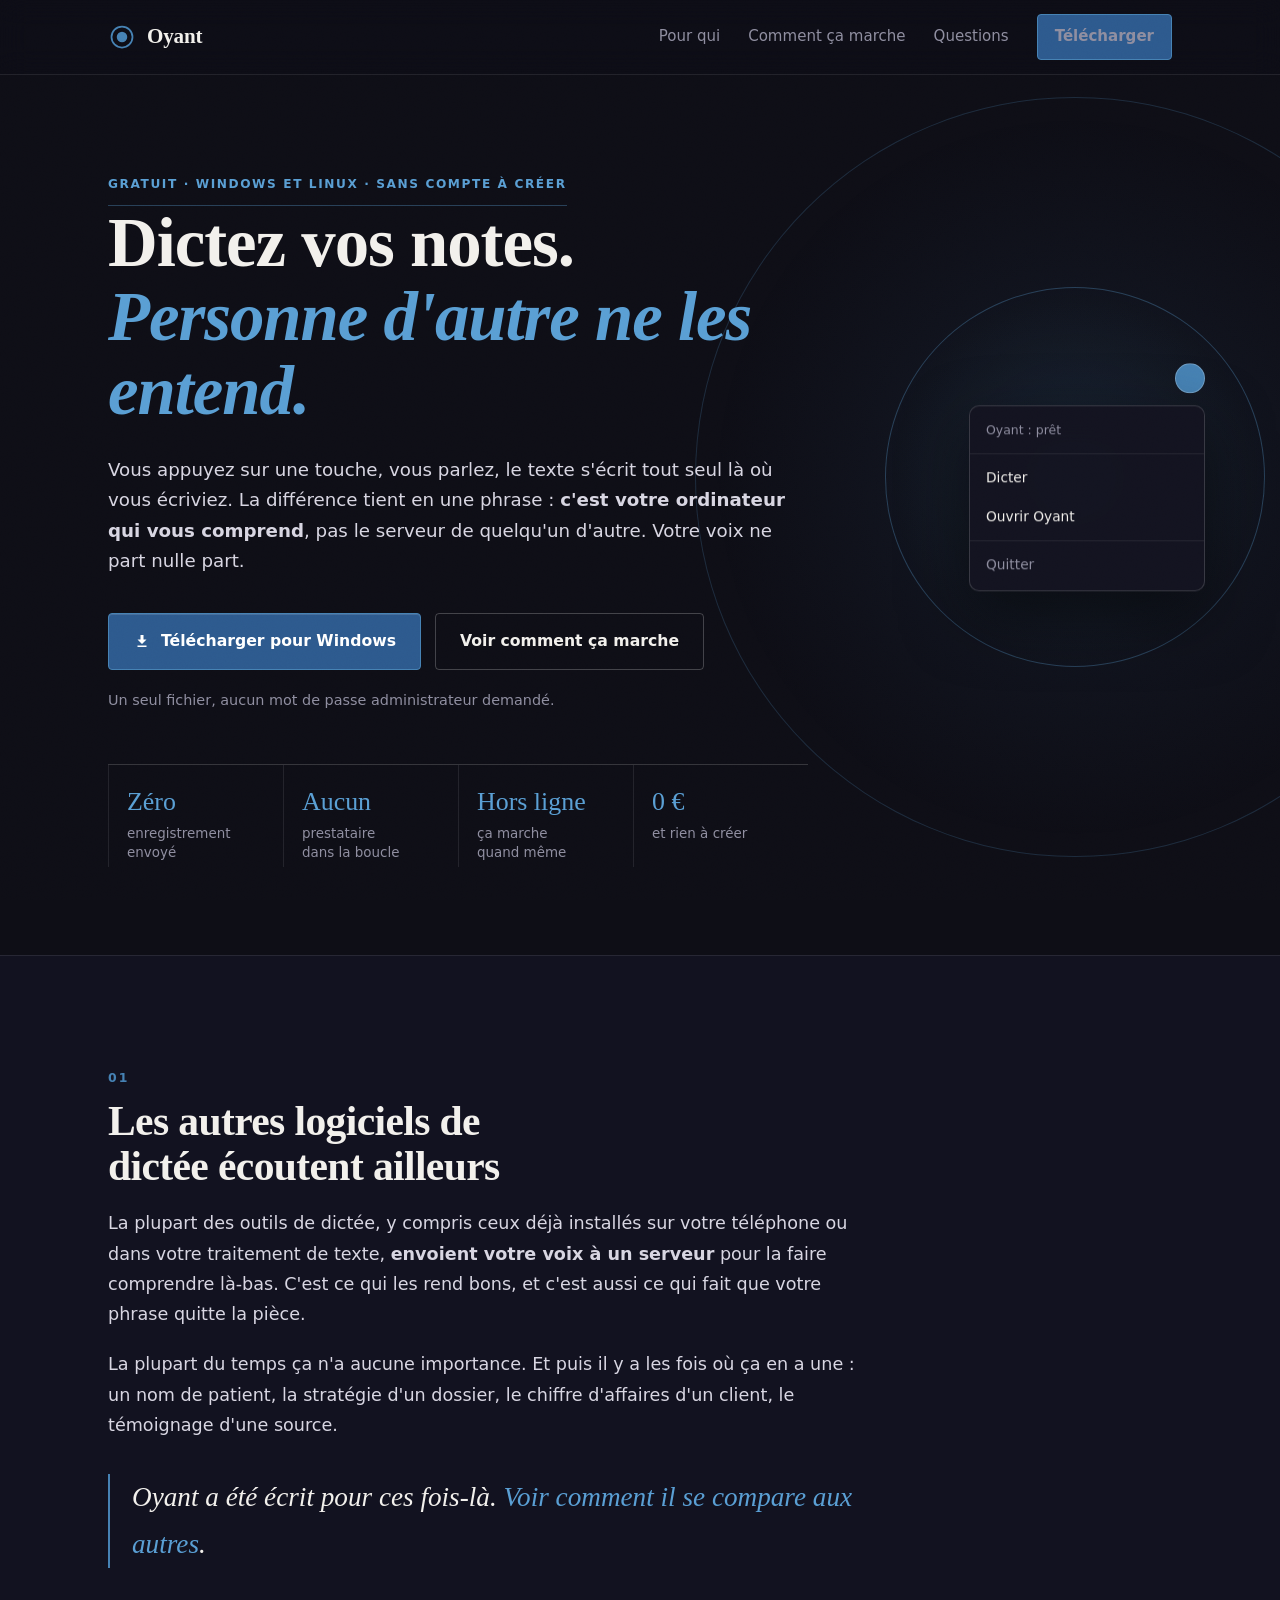
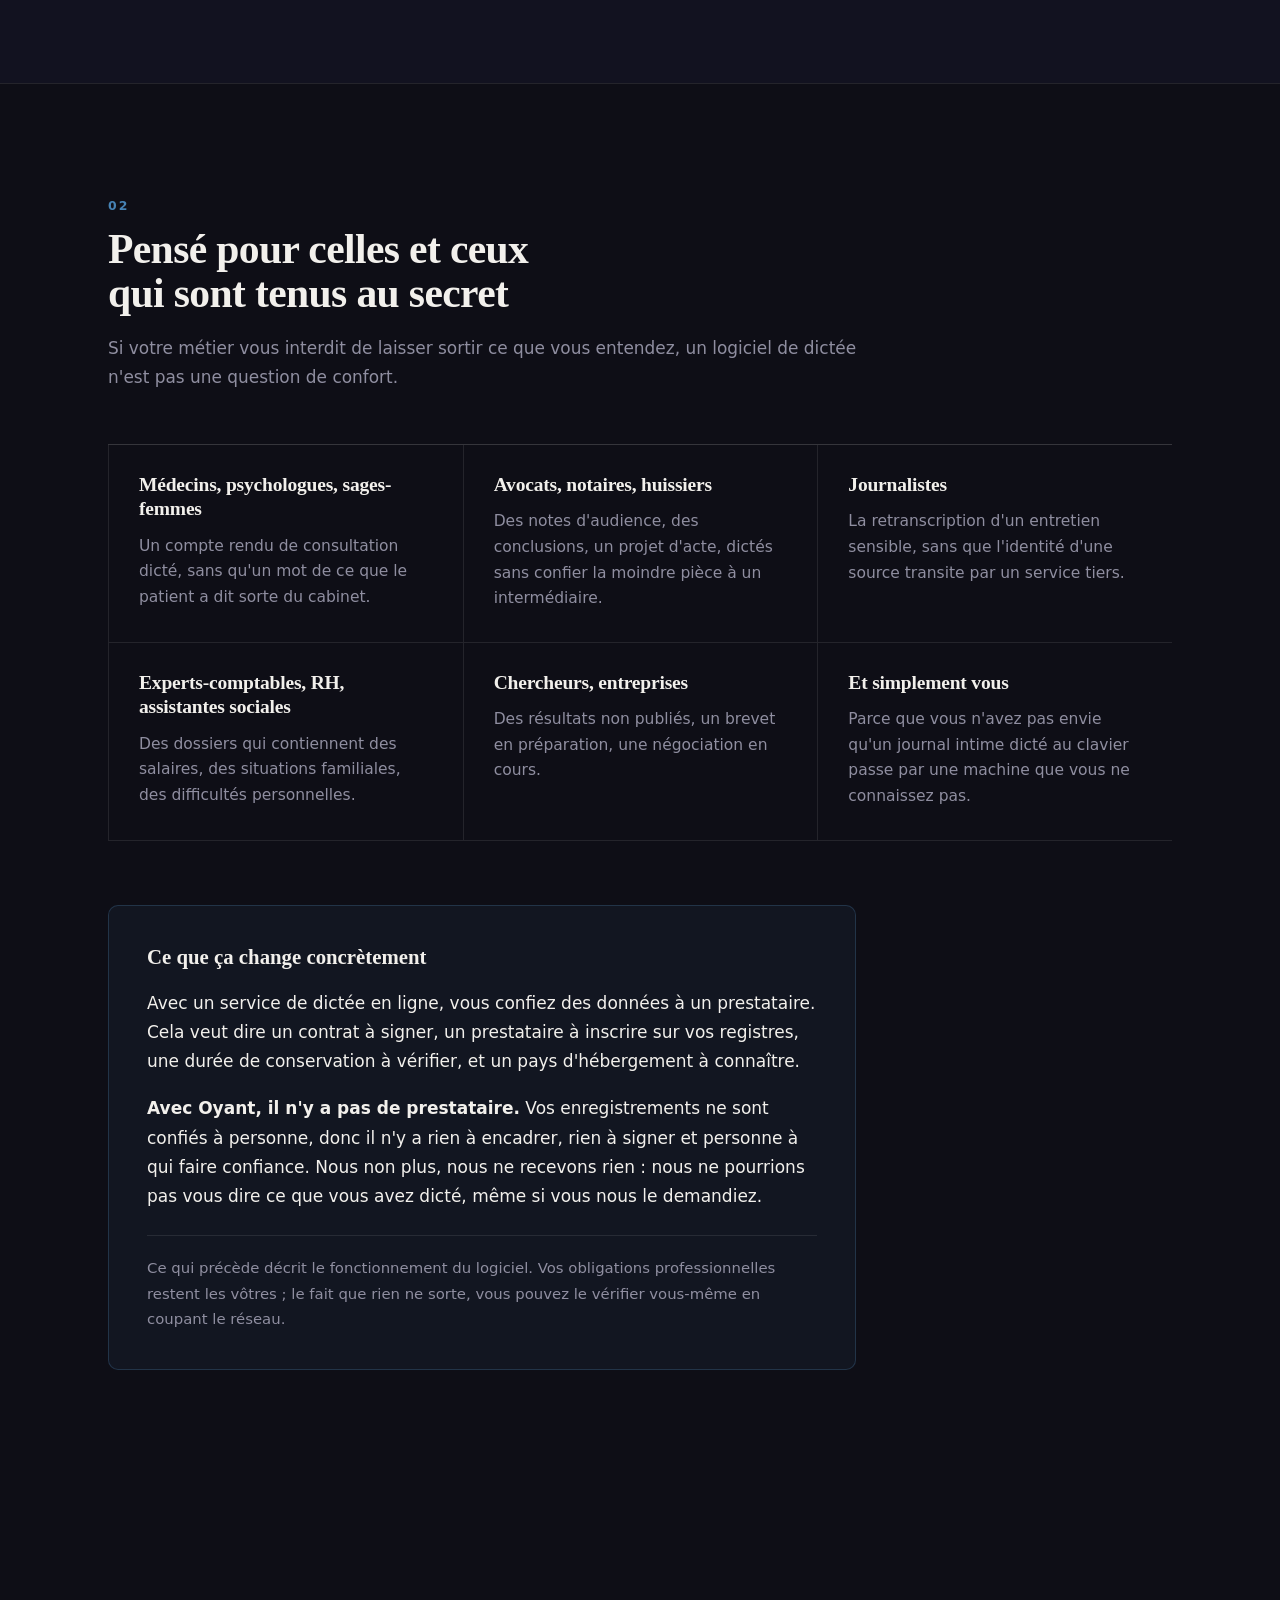
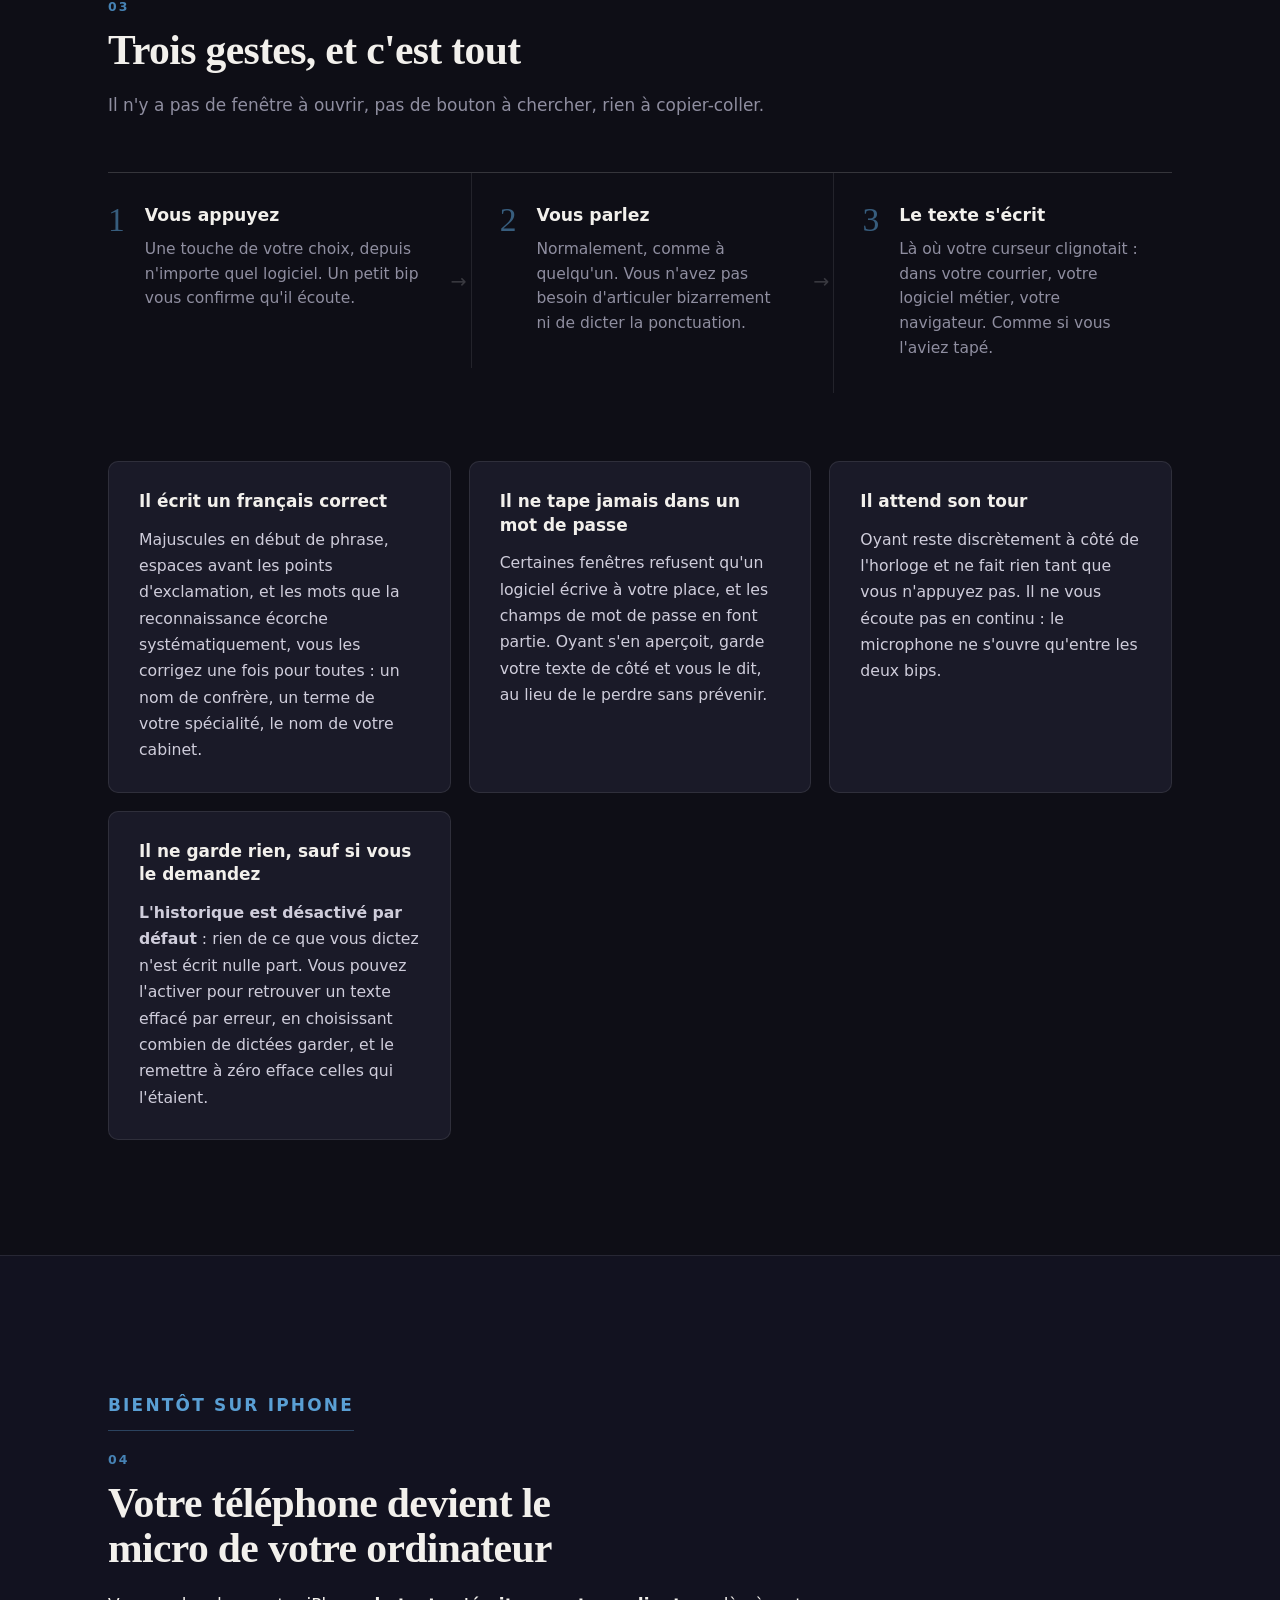
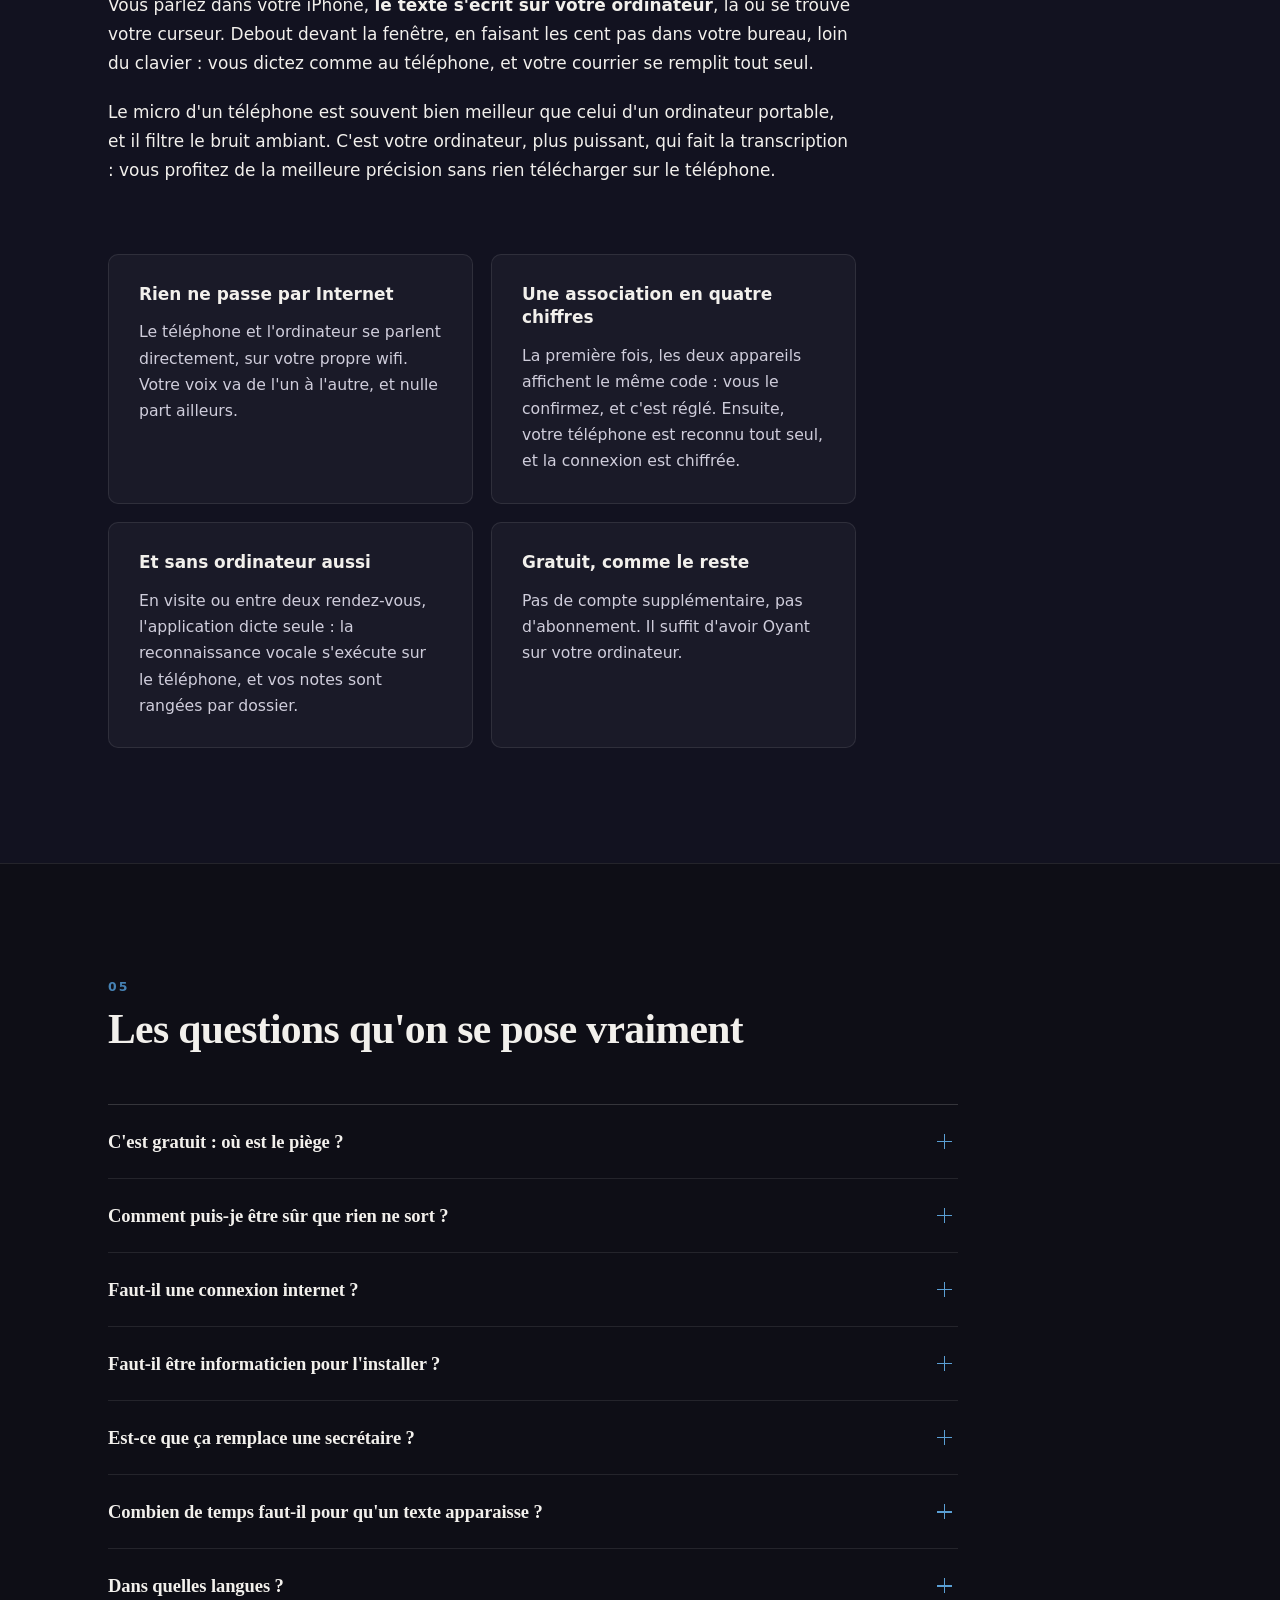
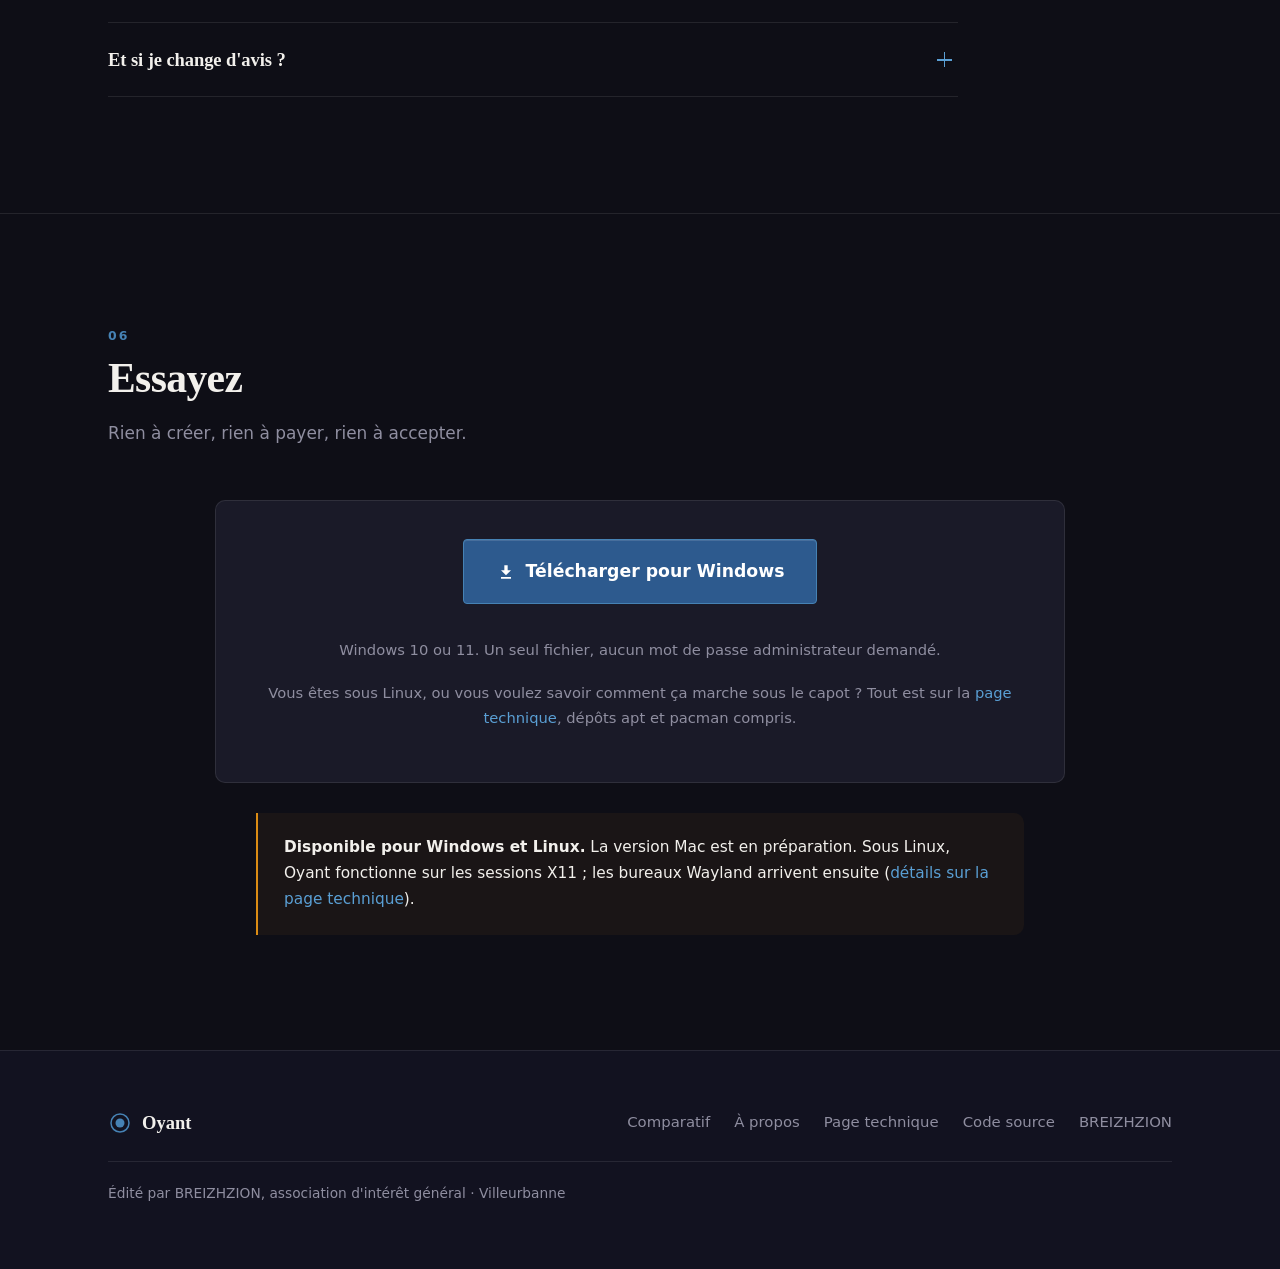
==== commit 3212086a: "Site reecrit pour le visiteur, le telephone comme micro mis en avant, responsive de 320 a 1280 px" ====
--- a/index.html
+++ b/index.html
@@ -11,7 +11,7 @@
   <meta property="og:title" content="Oyant : dictez vos notes, personne d'autre ne les entend">
   <meta property="og:description" content="Votre voix est transcrite par votre propre ordinateur. Aucun enregistrement n'est envoyé à qui que ce soit. Gratuit, sans compte.">
   <meta property="og:url" content="https://oyant.breizhzion.com/">
-  <link rel="stylesheet" href="style.css?v=0de9f079">
+  <link rel="stylesheet" href="style.css?v=ba39733c">
   <script type="application/ld+json">
   {
     "@context": "https://schema.org",
@@ -161,8 +161,7 @@
         <h2>Les autres logiciels de dictée écoutent ailleurs</h2>
         <p>La plupart des outils de dictée, y compris ceux déjà installés sur votre téléphone ou dans votre traitement de texte, <strong>envoient votre voix à un serveur</strong> pour la faire comprendre là-bas. C'est ce qui les rend bons, et c'est aussi ce qui fait que votre phrase quitte la pièce.</p>
         <p>La plupart du temps ça n'a aucune importance. Et puis il y a les fois où ça en a une : un nom de patient, la stratégie d'un dossier, le chiffre d'affaires d'un client, le témoignage d'une source.</p>
-        <p>Oyant n'est pas le seul à faire autrement, et nous ne le prétendons pas : d'autres éditeurs transcrivent aussi sur votre machine. Nous avons mis à plat <a href="/comparatif">ce que les autres font mieux que nous et ce que nous faisons qu'ils ne font pas</a>, y compris les cas où vous avez intérêt à prendre un logiciel payant.</p>
-        <p class="probleme-chute">Oyant a été écrit pour ces fois-là.</p>
+        <p class="probleme-chute">Oyant a été écrit pour ces fois-là. <a href="/comparatif">Voir comment il se compare aux autres</a>.</p>
       </div>
     </div>
   </section>
@@ -205,7 +204,7 @@
         <h3>Ce que ça change concrètement</h3>
         <p>Avec un service de dictée en ligne, vous confiez des données à un prestataire. Cela veut dire un contrat à signer, un prestataire à inscrire sur vos registres, une durée de conservation à vérifier, et un pays d'hébergement à connaître.</p>
         <p><strong>Avec Oyant, il n'y a pas de prestataire.</strong> Vos enregistrements ne sont confiés à personne, donc il n'y a rien à encadrer, rien à signer et personne à qui faire confiance. Nous non plus, nous ne recevons rien : nous ne pourrions pas vous dire ce que vous avez dicté, même si vous nous le demandiez.</p>
-        <p class="encart-note">Nous décrivons ici le fonctionnement du logiciel, pas votre situation réglementaire : l'analyse de vos obligations reste la vôtre, et le fait qu'aucune donnée ne sorte est un fait technique que vous pouvez vérifier vous-même.</p>
+        <p class="encart-note">Ce qui précède décrit le fonctionnement du logiciel. Vos obligations professionnelles restent les vôtres ; le fait que rien ne sorte, vous pouvez le vérifier vous-même en coupant le réseau.</p>
       </div>
     </div>
   </section>
@@ -268,15 +267,28 @@
   <section class="mobile">
     <div class="container">
       <div class="mobile-inner">
-        <p class="badge">Bientôt</p>
-        <h2>Et la même chose dans votre poche</h2>
-        <p>Une application iPhone arrive, sur le même principe : <strong>c'est le téléphone qui vous comprend</strong>, la reconnaissance vocale s'exécute sur l'appareil et votre voix n'est pas envoyée ailleurs. De quoi dicter une note entre deux rendez-vous, ou en visite, et la retrouver ensuite.</p>
-        <p>Elle sera un peu plus riche que le logiciel de bureau : des dictées rangées par dossier, et une aide à la rédaction facultative.</p>
-        <div class="encart-attention">
-          <p><strong>Une chose à savoir, et nous préférons l'écrire nous-mêmes.</strong> Cette aide à la rédaction est la seule fonction qui ferait sortir du texte de votre téléphone, parce qu'elle a besoin d'un modèle d'écriture plus gros que ce qu'un téléphone peut faire tourner.</p>
-          <p>Elle est donc <strong>désactivée par défaut</strong>, et l'activer demande votre propre compte chez le fournisseur de votre choix : nous ne sommes même pas dans la boucle. Tant que vous n'y touchez pas, la dictée reste entièrement sur l'appareil, comme sur ordinateur.</p>
-        </div>
-        <p class="mobile-note">Pas encore de date : elle sortira quand elle sera prête, et ce sera annoncé ici le jour où ce sera vrai, pas avant.</p>
+        <p class="badge">Bientôt sur iPhone</p>
+        <h2>Votre téléphone devient le micro de votre ordinateur</h2>
+        <p>Vous parlez dans votre iPhone, <strong>le texte s'écrit sur votre ordinateur</strong>, là où se trouve votre curseur. Debout devant la fenêtre, en faisant les cent pas dans votre bureau, loin du clavier : vous dictez comme au téléphone, et votre courrier se remplit tout seul.</p>
+        <p>Le micro d'un téléphone est souvent bien meilleur que celui d'un ordinateur portable, et il filtre le bruit ambiant. C'est votre ordinateur, plus puissant, qui fait la transcription : vous profitez de la meilleure précision sans rien télécharger sur le téléphone.</p>
+        <div class="deux-colonnes">
+          <div class="carte-simple">
+            <h3>Rien ne passe par Internet</h3>
+            <p>Le téléphone et l'ordinateur se parlent directement, sur votre propre wifi. Votre voix va de l'un à l'autre, et nulle part ailleurs.</p>
+          </div>
+          <div class="carte-simple">
+            <h3>Une association en quatre chiffres</h3>
+            <p>La première fois, les deux appareils affichent le même code : vous le confirmez, et c'est réglé. Ensuite, votre téléphone est reconnu tout seul, et la connexion est chiffrée.</p>
+          </div>
+          <div class="carte-simple">
+            <h3>Et sans ordinateur aussi</h3>
+            <p>En visite ou entre deux rendez-vous, l'application dicte seule : la reconnaissance vocale s'exécute sur le téléphone, et vos notes sont rangées par dossier.</p>
+          </div>
+          <div class="carte-simple">
+            <h3>Gratuit, comme le reste</h3>
+            <p>Pas de compte supplémentaire, pas d'abonnement. Il suffit d'avoir Oyant sur votre ordinateur.</p>
+          </div>
+        </div>
       </div>
     </div>
   </section>
@@ -290,7 +302,7 @@
       <div class="faq">
         <details>
           <summary>C'est gratuit : où est le piège ?</summary>
-          <p>Il n'y en a pas, et ce n'est pas de la générosité : Oyant est édité par une association d'intérêt général, pas par une entreprise qui doit rentabiliser un serveur. Il n'y a pas de version payante, pas de publicité, pas de revente de données. Surtout, il ne <em>peut</em> pas y en avoir : vos enregistrements ne nous parviennent jamais, donc il n'y a rien à revendre.</p>
+          <p>Il n'y en a pas. Oyant est édité par une association d'intérêt général, pas par une entreprise qui doit rentabiliser un serveur : pas de version payante, pas de publicité, pas de revente de données. Et il ne <em>peut</em> pas y en avoir, puisque vos enregistrements ne nous parviennent jamais.</p>
         </details>
         <details>
           <summary>Comment puis-je être sûr que rien ne sort ?</summary>
@@ -299,7 +311,7 @@
         </details>
         <details>
           <summary>Faut-il une connexion internet ?</summary>
-          <p>Une fois, au début, pour télécharger le logiciel et la reconnaissance vocale qu'il utilise. Ensuite, plus jamais. Un train, un sous-sol, un cabinet sans wifi : ça change rien.</p>
+          <p>Une fois, au début, pour télécharger le logiciel et la reconnaissance vocale qu'il utilise. Ensuite, plus jamais. Un train, un sous-sol, un cabinet sans wifi : ça ne change rien.</p>
         </details>
         <details>
           <summary>Faut-il être informaticien pour l'installer ?</summary>
@@ -308,15 +320,15 @@
         </details>
         <details>
           <summary>Est-ce que ça remplace une secrétaire ?</summary>
-          <p>Non, et il faut être honnête là-dessus. Oyant écrit ce que vous dites. Il ne reformule pas, ne corrige pas le fond, ne met pas en page et ne relit rien. C'est un clavier que vous actionnez avec la voix, pas un rédacteur.</p>
+          <p>Oyant écrit ce que vous dites, vite et proprement, partout où vous tapez d'habitude. La mise en forme, la relecture et le fond restent à vous : c'est un clavier que vous actionnez avec la voix.</p>
         </details>
         <details>
           <summary>Combien de temps faut-il pour qu'un texte apparaisse ?</summary>
-          <p>Quelques secondes après que vous avez relâché la touche. Sur un ordinateur récent, comptez environ sept secondes pour une demi-minute de parole, moins si votre ordinateur a une carte graphique. Ce n'est pas instantané : le calcul se fait chez vous, et c'est précisément pour ça que rien ne sort.</p>
+          <p>Quelques secondes après que vous avez relâché la touche : environ sept secondes pour une demi-minute de parole sur un ordinateur récent, et bien moins avec une carte graphique. Le calcul se fait chez vous, et c'est ce qui garantit que rien ne sort.</p>
         </details>
         <details>
           <summary>Dans quelles langues ?</summary>
-          <p>Français et anglais, ou bien vous laissez Oyant reconnaître tout seul laquelle vous parlez. D'autres langues viendront.</p>
+          <p>Français, anglais, espagnol, allemand, portugais et coréen, ou bien vous laissez Oyant reconnaître tout seul la langue que vous parlez.</p>
         </details>
         <details>
           <summary>Et si je change d'avis ?</summary>
@@ -342,7 +354,7 @@
         <p class="volet-note">Vous êtes sous Linux, ou vous voulez savoir comment ça marche sous le capot ? Tout est sur la <a href="/details-techniques">page technique</a>, dépôts apt et pacman compris.</p>
       </div>
 
-      <p class="install-avertissement"><strong>Deux limites à connaître avant de télécharger</strong>, écrites ici plutôt que laissées à découvrir après l'installation. <strong>Il n'y a pas encore de version pour Mac.</strong> Et sous Linux, la dictée ne fonctionne pas encore sur les bureaux Wayland, qui sont le choix par défaut des versions récentes d'Ubuntu et de Fedora : le détail est sur la <a href="/details-techniques">page technique</a>.</p>
+      <p class="install-avertissement"><strong>Disponible pour Windows et Linux.</strong> La version Mac est en préparation. Sous Linux, Oyant fonctionne sur les sessions X11 ; les bureaux Wayland arrivent ensuite (<a href="/details-techniques">détails sur la page technique</a>).</p>
     </div>
   </section>
 
--- a/style.css
+++ b/style.css
@@ -352,7 +352,8 @@
    la forme d'un sommaire, qui se parcourt pour s'y reconnaitre. */
 .metiers {
   display: grid; gap: 0;
-  grid-template-columns: repeat(auto-fit, minmax(300px, 1fr));
+  /* `min(…, 100%)` : sur un ecran de 320 px, une colonne d'au moins 300 px depassait de l'ecran. */
+  grid-template-columns: repeat(auto-fit, minmax(min(300px, 100%), 1fr));
   border-top: var(--filet-fort);
 }
 /* ⛔ Meme correction que pour les chiffres du hero, et c'est le meme defaut qui se voyait le
@@ -425,7 +426,7 @@
    parcourt. Filet fin, angle sobre, et un liseré qui se revele au survol. */
 .deux-colonnes {
   display: grid; gap: 18px; margin-top: 68px;
-  grid-template-columns: repeat(auto-fit, minmax(330px, 1fr));
+  grid-template-columns: repeat(auto-fit, minmax(min(330px, 100%), 1fr));
 }
 .carte-simple {
   position: relative; padding: 28px 30px;
@@ -563,6 +564,8 @@
     padding: 0 0 8px; border-bottom: 0; white-space: normal; font-size: 1.05rem;
   }
   .tableau-cartes tbody td { padding: 4px 0; border-bottom: 0; }
+  /* Un chemin de dossier n'a aucun espace : sans coupure autorisee, il deborderait de la fiche. */
+  .tableau-cartes code { overflow-wrap: anywhere; }
   .tableau-cartes tbody td::before {
     content: attr(data-label) " : " / "";
     color: var(--muted); font-weight: 600;
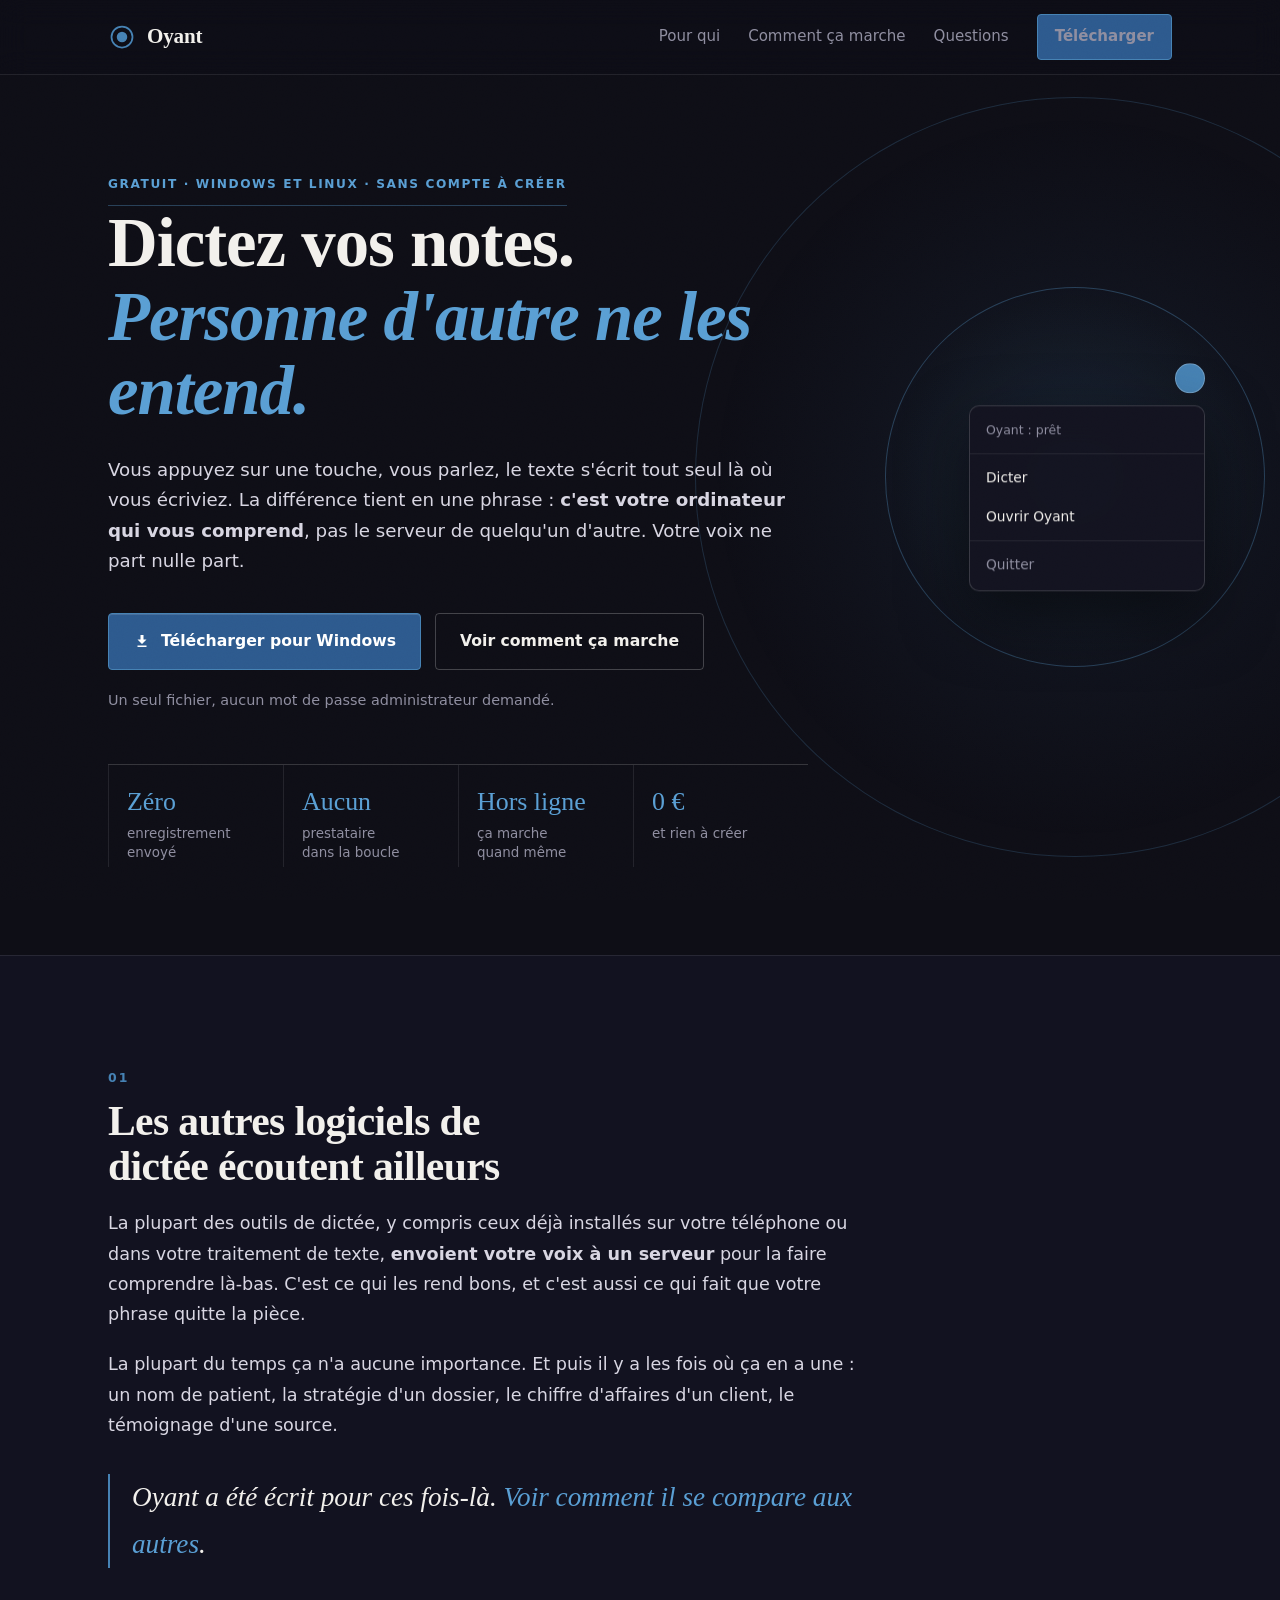
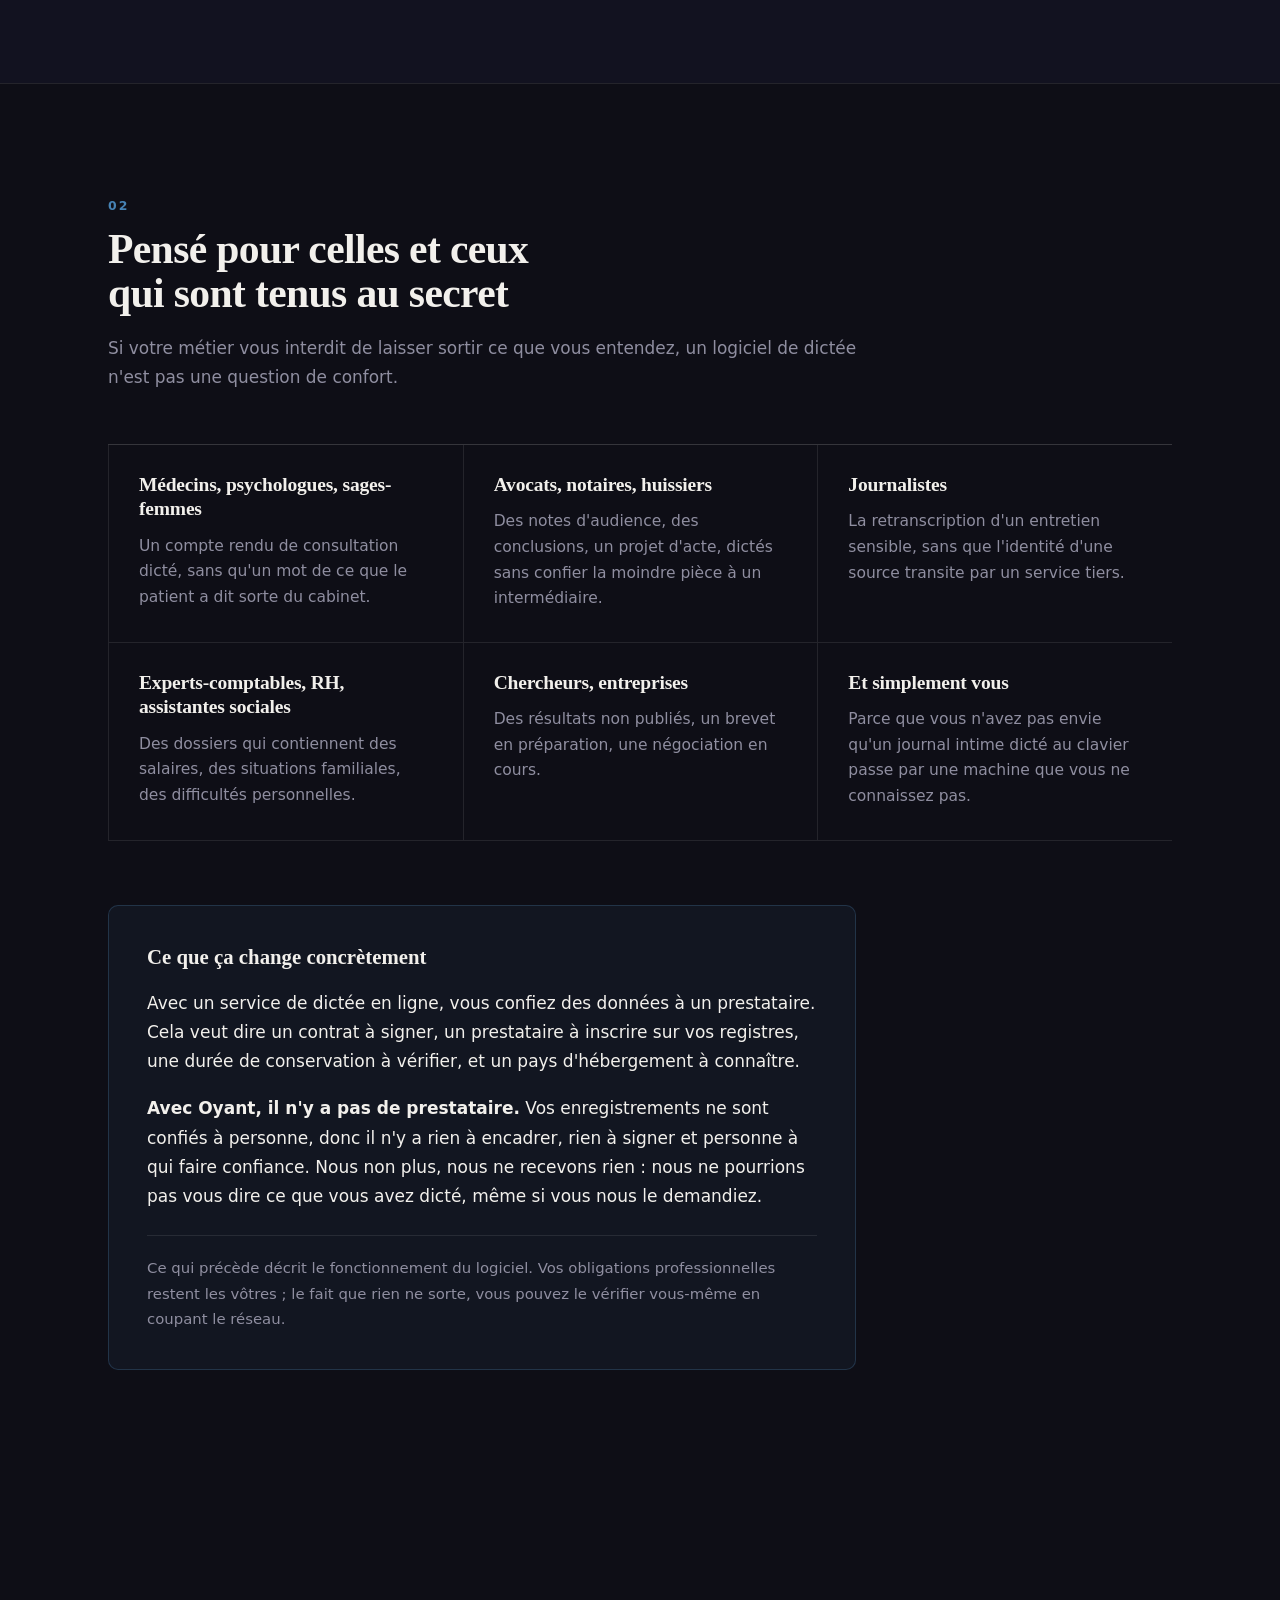
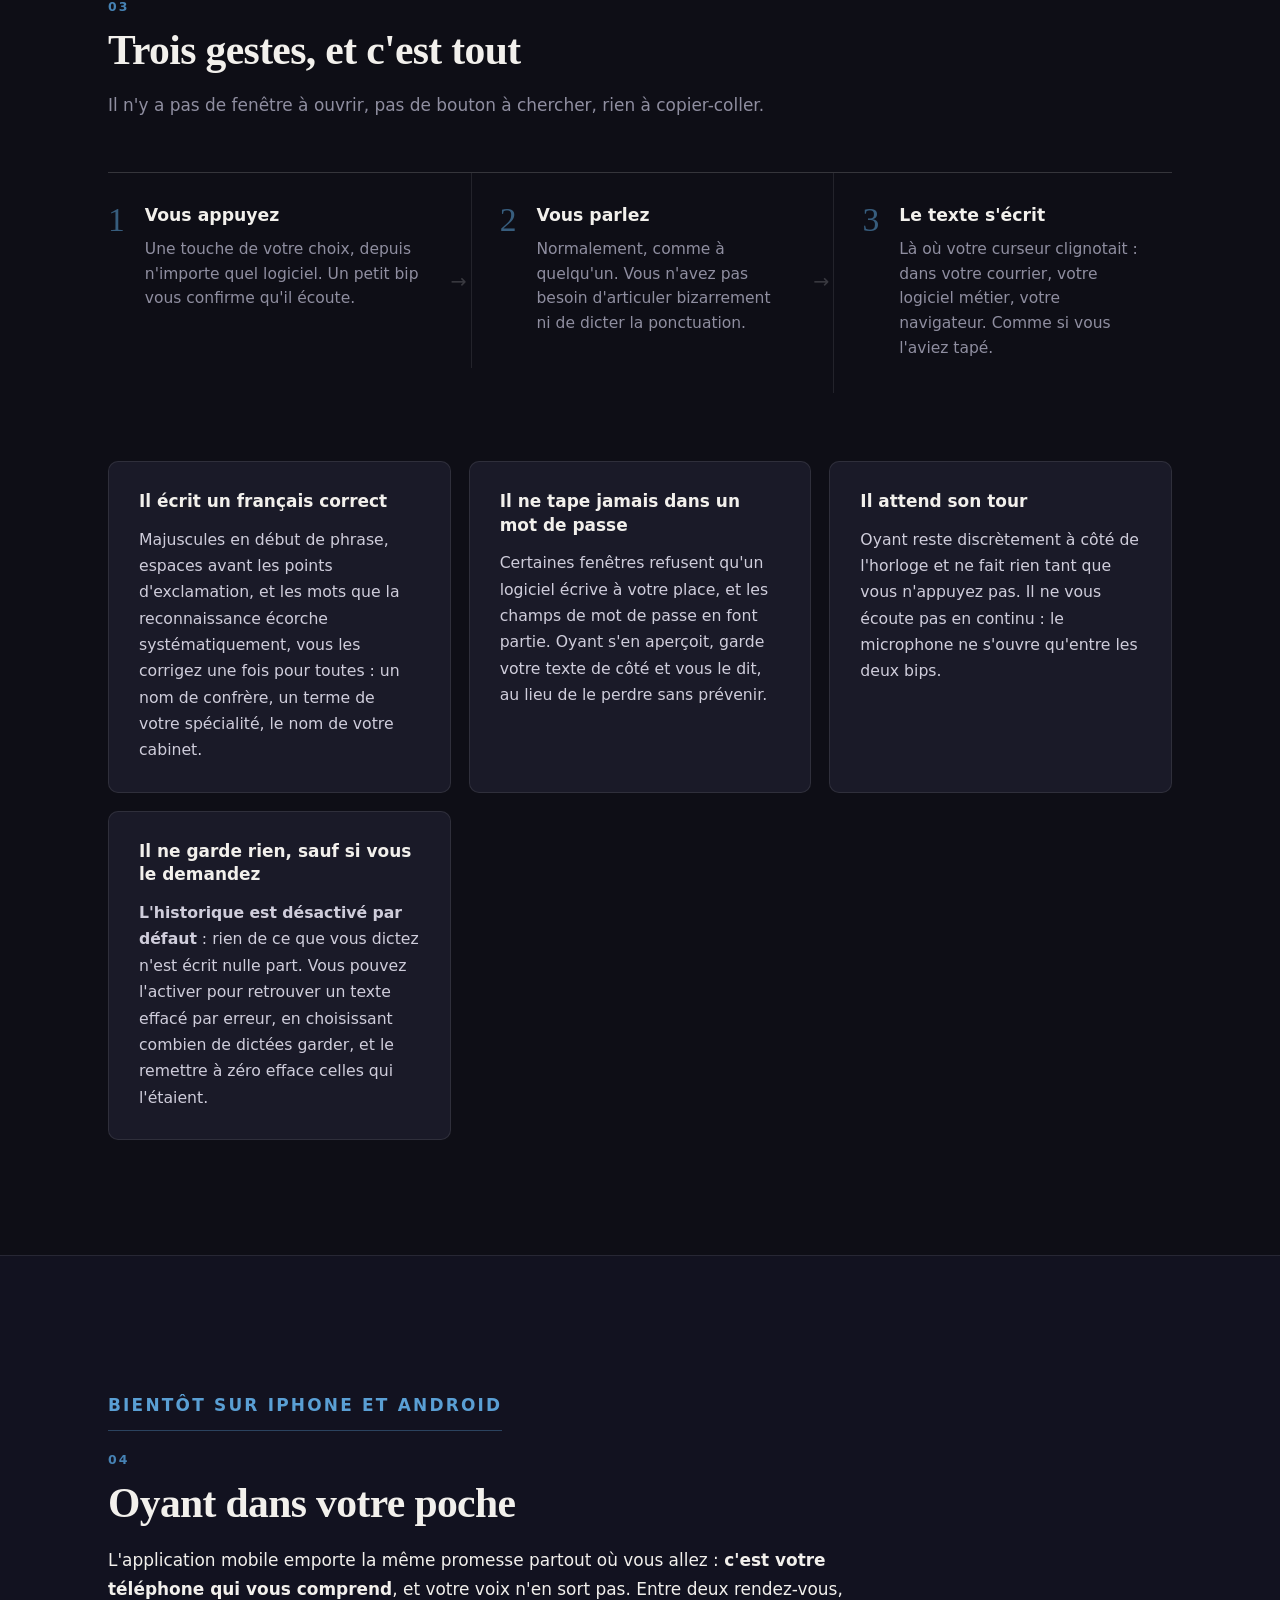
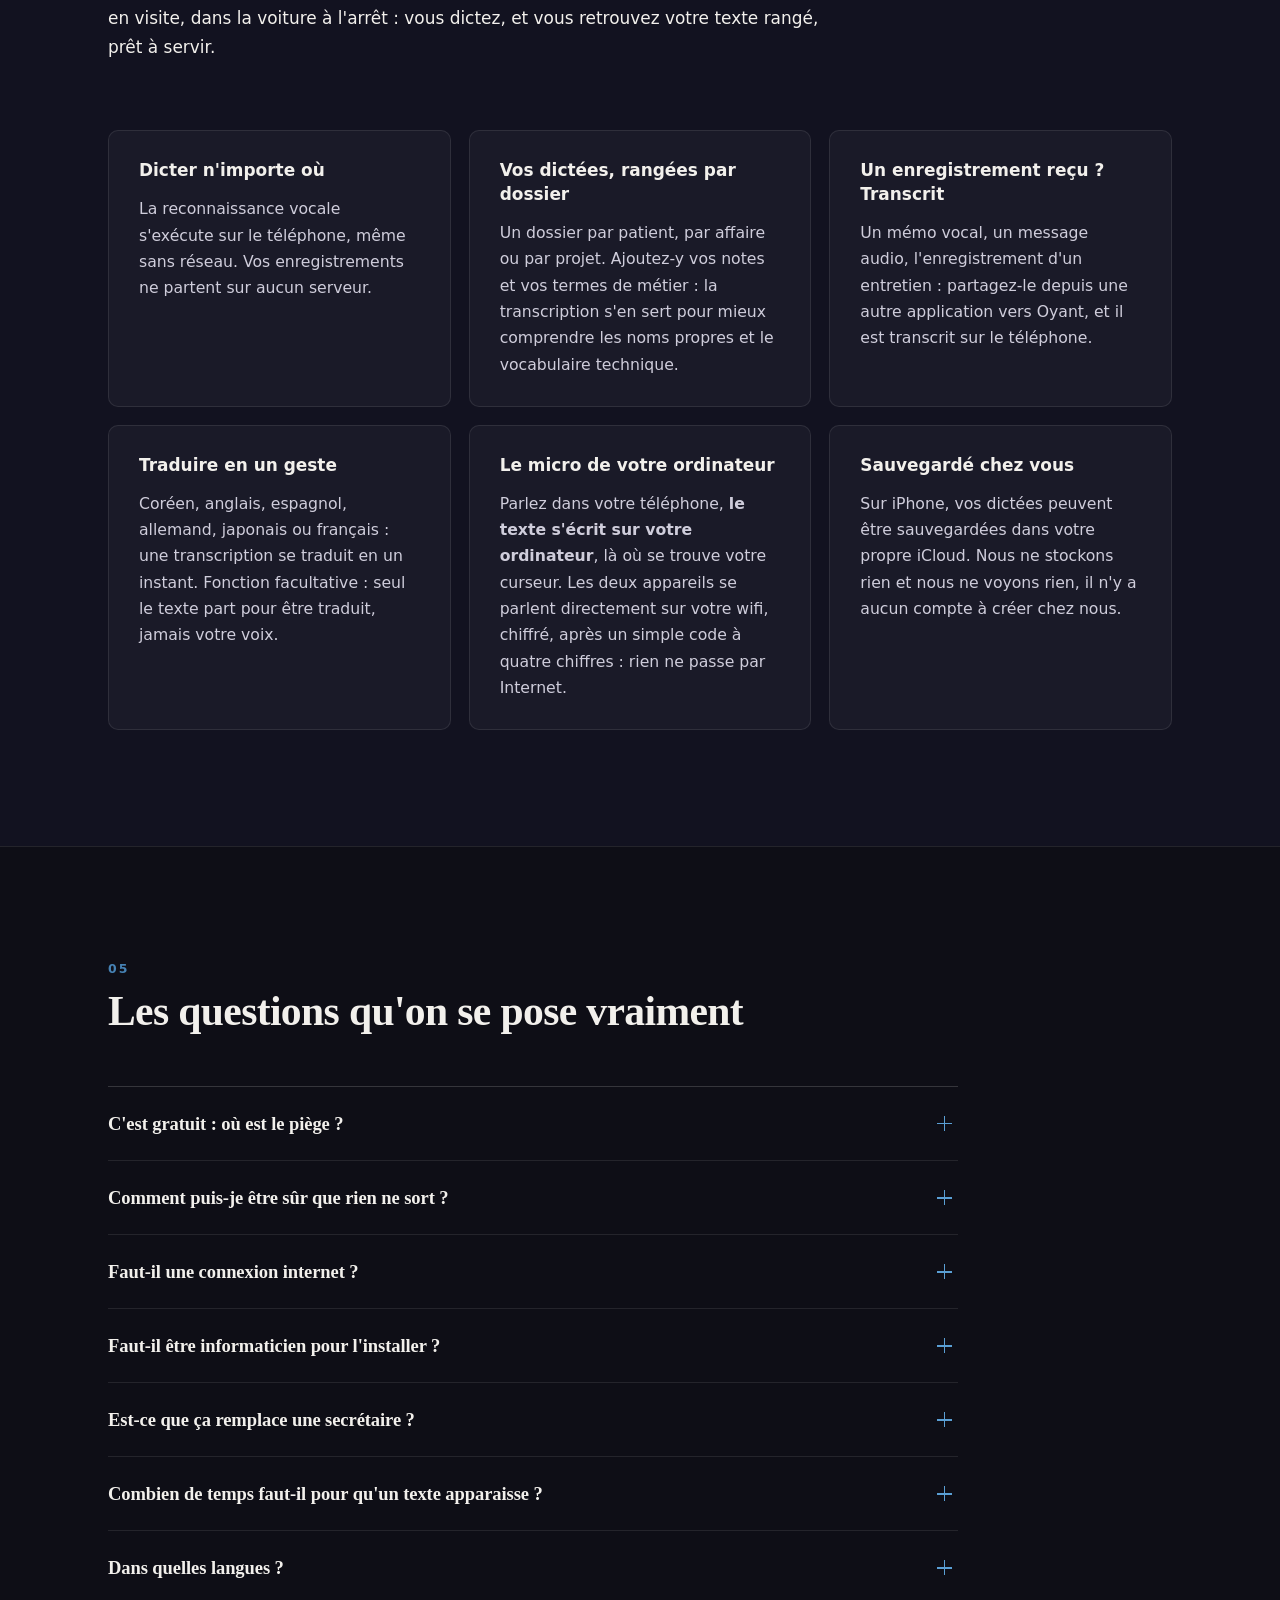
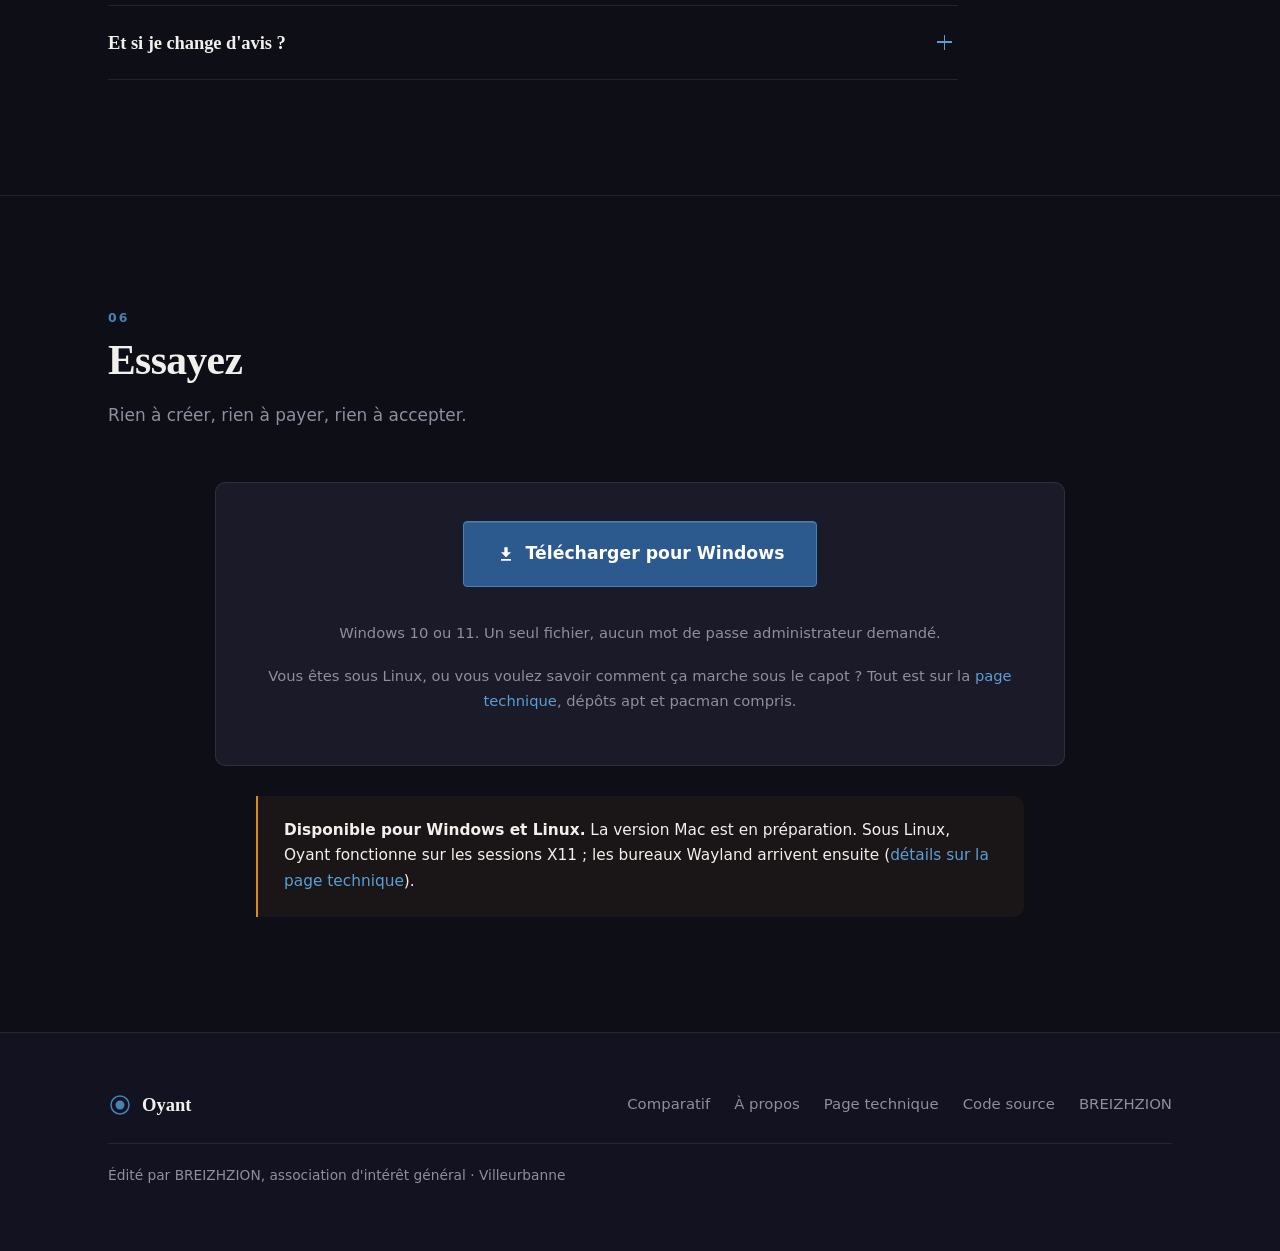
==== commit e81a1dc4: "L'application mobile presentee en entier, iPhone et Android" ====
--- a/index.html
+++ b/index.html
@@ -264,30 +264,37 @@
   </section>
 
   <!-- ── Mobile ────────────────────────────────────────────────────────────── -->
-  <section class="mobile">
+  <section class="mobile" id="mobile">
     <div class="container">
       <div class="mobile-inner">
-        <p class="badge">Bientôt sur iPhone</p>
-        <h2>Votre téléphone devient le micro de votre ordinateur</h2>
-        <p>Vous parlez dans votre iPhone, <strong>le texte s'écrit sur votre ordinateur</strong>, là où se trouve votre curseur. Debout devant la fenêtre, en faisant les cent pas dans votre bureau, loin du clavier : vous dictez comme au téléphone, et votre courrier se remplit tout seul.</p>
-        <p>Le micro d'un téléphone est souvent bien meilleur que celui d'un ordinateur portable, et il filtre le bruit ambiant. C'est votre ordinateur, plus puissant, qui fait la transcription : vous profitez de la meilleure précision sans rien télécharger sur le téléphone.</p>
-        <div class="deux-colonnes">
-          <div class="carte-simple">
-            <h3>Rien ne passe par Internet</h3>
-            <p>Le téléphone et l'ordinateur se parlent directement, sur votre propre wifi. Votre voix va de l'un à l'autre, et nulle part ailleurs.</p>
-          </div>
-          <div class="carte-simple">
-            <h3>Une association en quatre chiffres</h3>
-            <p>La première fois, les deux appareils affichent le même code : vous le confirmez, et c'est réglé. Ensuite, votre téléphone est reconnu tout seul, et la connexion est chiffrée.</p>
-          </div>
-          <div class="carte-simple">
-            <h3>Et sans ordinateur aussi</h3>
-            <p>En visite ou entre deux rendez-vous, l'application dicte seule : la reconnaissance vocale s'exécute sur le téléphone, et vos notes sont rangées par dossier.</p>
-          </div>
-          <div class="carte-simple">
-            <h3>Gratuit, comme le reste</h3>
-            <p>Pas de compte supplémentaire, pas d'abonnement. Il suffit d'avoir Oyant sur votre ordinateur.</p>
-          </div>
+        <p class="badge">Bientôt sur iPhone et Android</p>
+        <h2>Oyant dans votre poche</h2>
+        <p>L'application mobile emporte la même promesse partout où vous allez : <strong>c'est votre téléphone qui vous comprend</strong>, et votre voix n'en sort pas. Entre deux rendez-vous, en visite, dans la voiture à l'arrêt : vous dictez, et vous retrouvez votre texte rangé, prêt à servir.</p>
+      </div>
+      <div class="deux-colonnes">
+        <div class="carte-simple">
+          <h3>Dicter n'importe où</h3>
+          <p>La reconnaissance vocale s'exécute sur le téléphone, même sans réseau. Vos enregistrements ne partent sur aucun serveur.</p>
+        </div>
+        <div class="carte-simple">
+          <h3>Vos dictées, rangées par dossier</h3>
+          <p>Un dossier par patient, par affaire ou par projet. Ajoutez-y vos notes et vos termes de métier : la transcription s'en sert pour mieux comprendre les noms propres et le vocabulaire technique.</p>
+        </div>
+        <div class="carte-simple">
+          <h3>Un enregistrement reçu ? Transcrit</h3>
+          <p>Un mémo vocal, un message audio, l'enregistrement d'un entretien : partagez-le depuis une autre application vers Oyant, et il est transcrit sur le téléphone.</p>
+        </div>
+        <div class="carte-simple">
+          <h3>Traduire en un geste</h3>
+          <p>Coréen, anglais, espagnol, allemand, japonais ou français : une transcription se traduit en un instant. Fonction facultative : seul le texte part pour être traduit, jamais votre voix.</p>
+        </div>
+        <div class="carte-simple">
+          <h3>Le micro de votre ordinateur</h3>
+          <p>Parlez dans votre téléphone, <strong>le texte s'écrit sur votre ordinateur</strong>, là où se trouve votre curseur. Les deux appareils se parlent directement sur votre wifi, chiffré, après un simple code à quatre chiffres : rien ne passe par Internet.</p>
+        </div>
+        <div class="carte-simple">
+          <h3>Sauvegardé chez vous</h3>
+          <p>Sur iPhone, vos dictées peuvent être sauvegardées dans votre propre iCloud. Nous ne stockons rien et nous ne voyons rien, il n'y a aucun compte à créer chez nous.</p>
         </div>
       </div>
     </div>
